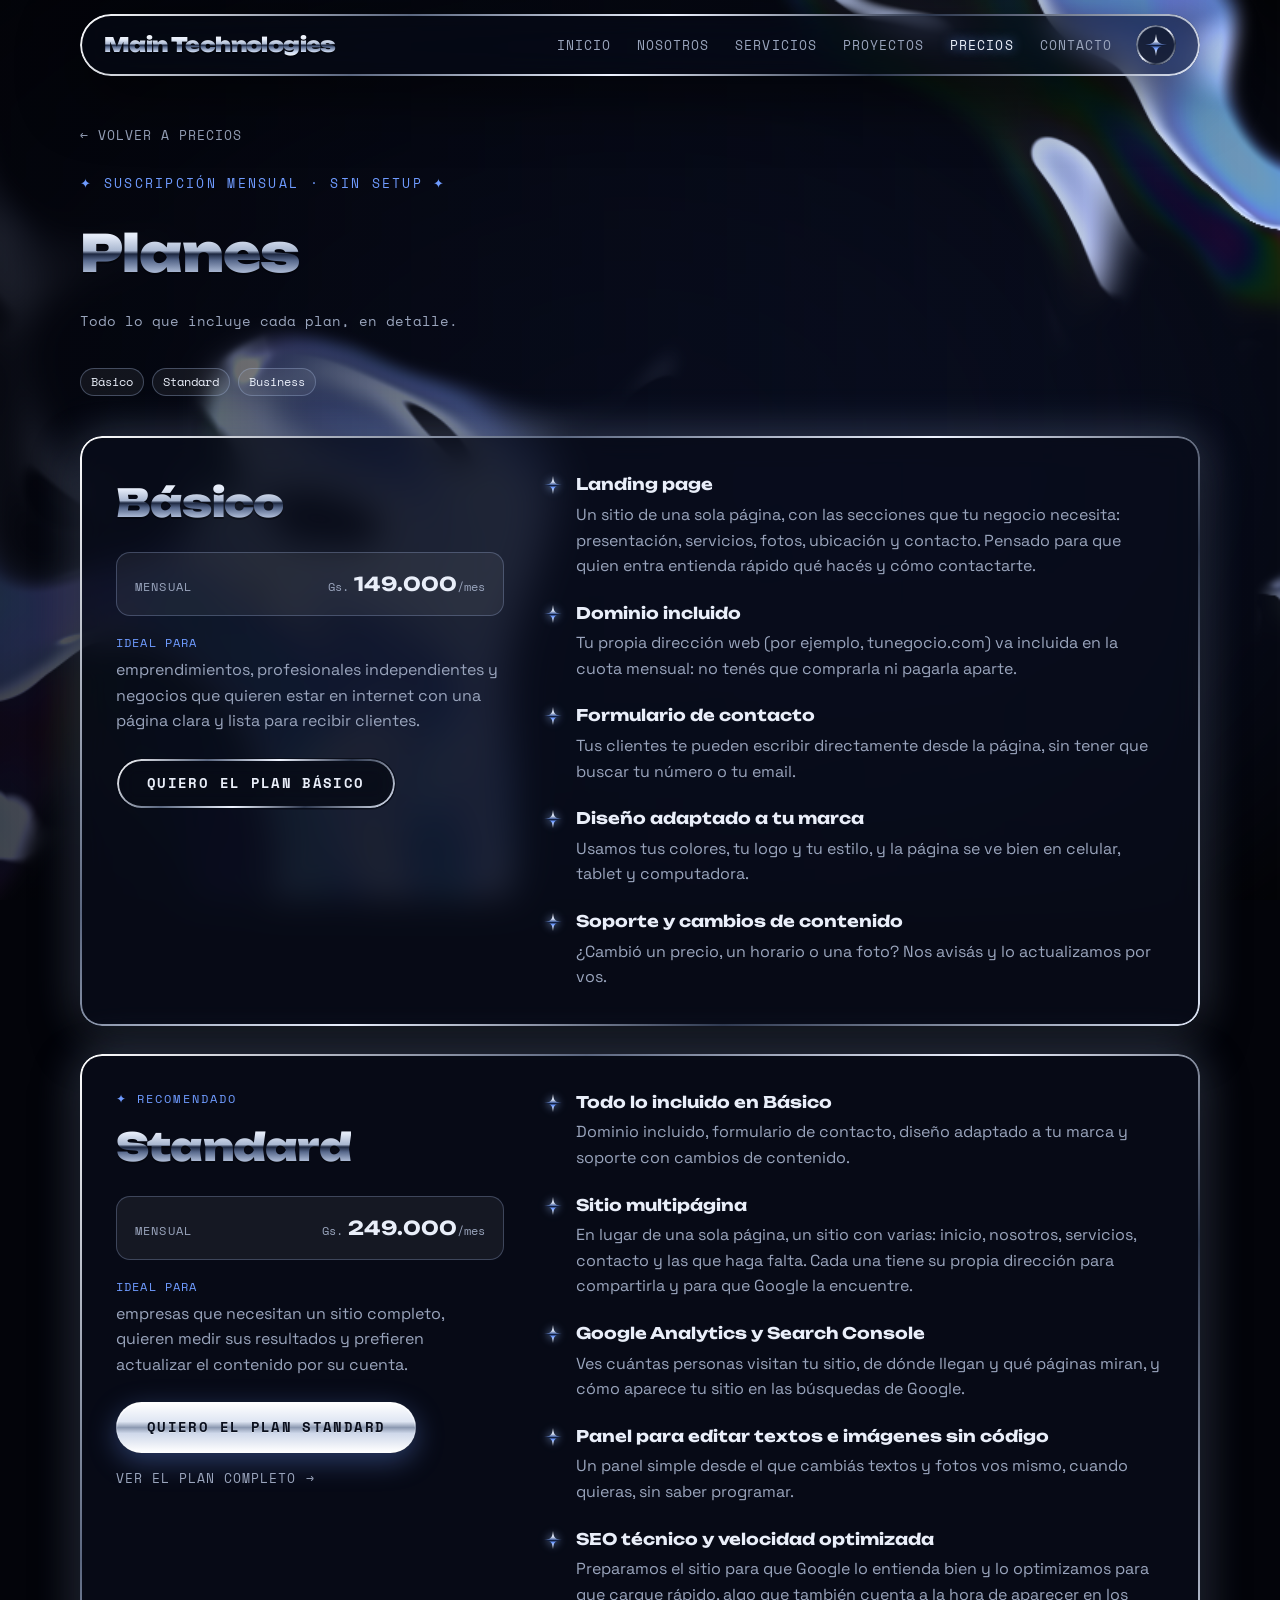
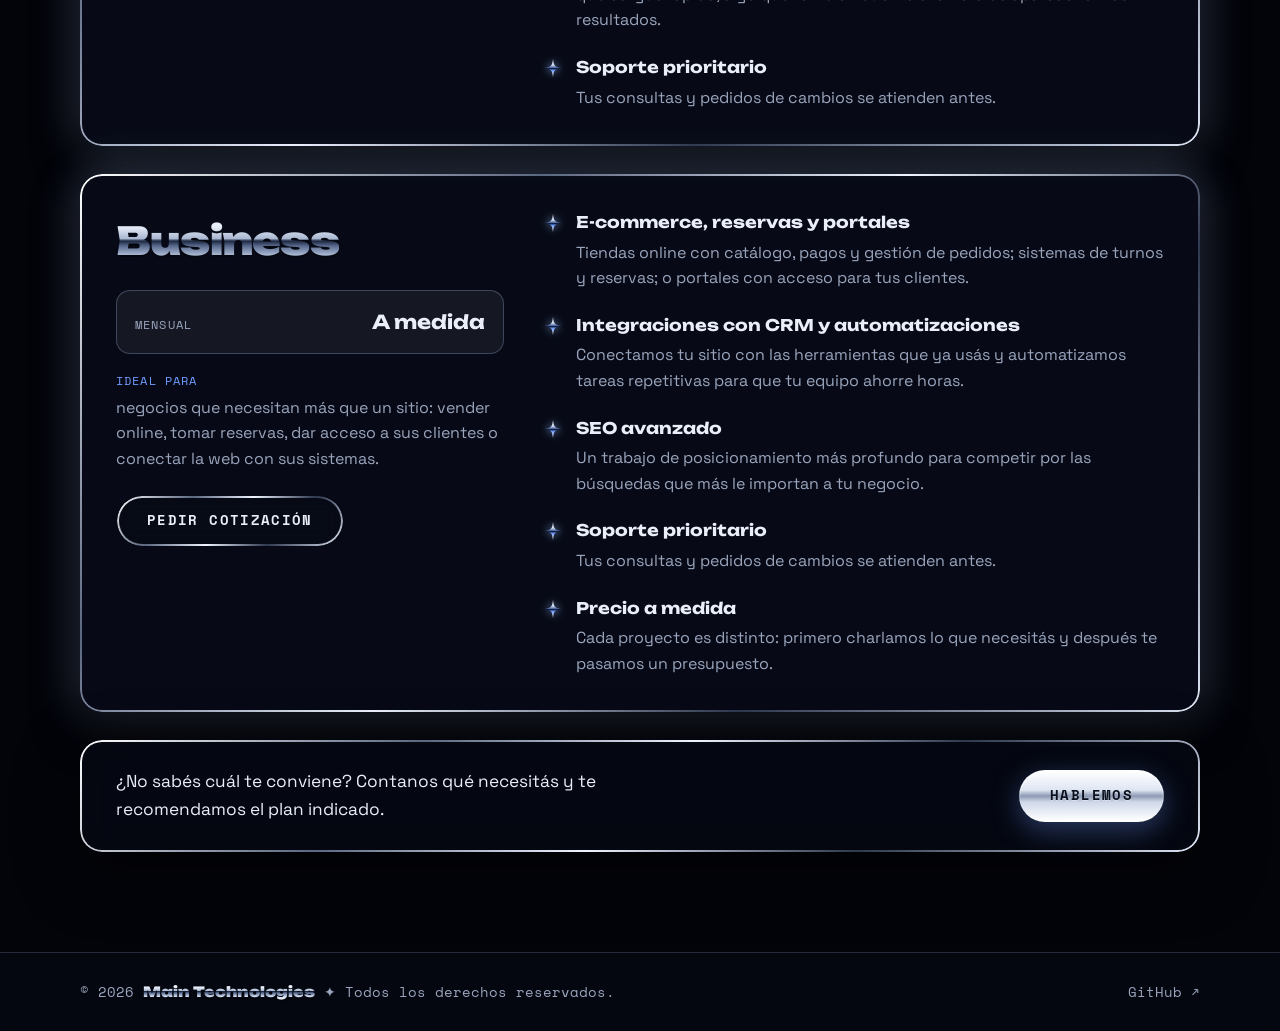
==== planes.html @ d20d60c1 "Add plan detail pages and a dedicated Standard page Co-Authored-By: Claude Opus 5 <noreply@anthropic" ====
<!DOCTYPE html>
<html lang="es" data-theme="dark">
<head>
  <meta charset="UTF-8" />
  <meta name="viewport" content="width=device-width, initial-scale=1.0" />
  <title>Planes ✦ Main Technologies</title>
  <meta name="description" content="Planes de Main Technologies: qué incluye en detalle cada suscripción mensual (Básico, Standard y Business)." />
  <link rel="canonical" href="https://maintechnologies.dev/planes.html" />
  <!-- Vista previa al compartir el link (WhatsApp, redes, Slack, etc.). -->
  <meta property="og:type" content="website" />
  <meta property="og:site_name" content="Main Technologies" />
  <meta property="og:locale" content="es_PY" />
  <meta property="og:url" content="https://maintechnologies.dev/planes.html" />
  <meta property="og:title" content="Planes ✦ Main Technologies" />
  <meta property="og:description" content="Qué incluye cada plan de suscripción mensual: Básico, Standard y Business." />
  <meta property="og:image" content="https://maintechnologies.dev/assets/img/og-image.jpg" />
  <meta property="og:image:width" content="1200" />
  <meta property="og:image:height" content="630" />
  <meta property="og:image:alt" content="Main Technologies — desarrollo de software" />
  <meta name="twitter:card" content="summary_large_image" />
  <meta name="twitter:title" content="Planes ✦ Main Technologies" />
  <meta name="twitter:description" content="Qué incluye cada plan de suscripción mensual: Básico, Standard y Business." />
  <meta name="twitter:image" content="https://maintechnologies.dev/assets/img/og-image.jpg" />
  <link rel="icon" href="data:image/svg+xml,<svg xmlns='http://www.w3.org/2000/svg' viewBox='-50 -50 100 100'><path d='M0-50C4-12 12-4 50 0 12 4 4 12 0 50-4 12-12 4-50 0-12-4-4-12 0-50Z' fill='%236f9bff'/></svg>">
  <link rel="preconnect" href="https://fonts.googleapis.com">
  <link rel="preconnect" href="https://fonts.gstatic.com" crossorigin>
  <link href="https://fonts.googleapis.com/css2?family=Unbounded:wght@500;700;900&family=Space+Grotesk:wght@400;500;600&family=Space+Mono:wght@400;700&display=swap" rel="stylesheet">
  <link rel="stylesheet" href="css/styles.css" />
  <!-- Antes de pintar: aplica el tema guardado (sin destello del oscuro) y marca que hay JS,
       lo único que habilita a esconder los elementos .reveal hasta que entran en pantalla.
       Si js/main.js no llega a arrancar (bloqueado, error en un navegador viejo), a los 3 s
       se quita la marca y el contenido se ve igual. Sintaxis ES5 a propósito. -->
  <script>
    (function () {
      var root = document.documentElement;
      root.className += " js";
      try {
        if (localStorage.getItem("theme") === "light") root.setAttribute("data-theme", "light");
      } catch (e) {}
      setTimeout(function () {
        if (!window.revealReady) root.className = root.className.replace(/(^|\s)js(\s|$)/, " ");
      }, 3000);
    })();
  </script>
</head>
<body>
  <svg class="sprite" aria-hidden="true" focusable="false">
    <defs>
      <linearGradient id="g-chrome" x1="0" y1="0" x2="0" y2="1">
        <stop offset="0" stop-color="#ffffff"/>
        <stop offset=".34" stop-color="#cfdaf0"/>
        <stop offset=".48" stop-color="#4a64a0"/>
        <stop offset=".52" stop-color="#0a1633"/>
        <stop offset=".64" stop-color="#6f9bff"/>
        <stop offset=".86" stop-color="#e8f0ff"/>
        <stop offset="1" stop-color="#ffffff"/>
      </linearGradient>
      <symbol id="star" viewBox="-50 -50 100 100">
        <path d="M0-50C4-12 12-4 50 0 12 4 4 12 0 50-4 12-12 4-50 0-12-4-4-12 0-50Z" fill="url(#g-chrome)"/>
      </symbol>
    </defs>
  </svg>

  <canvas id="chrome" aria-hidden="true"></canvas>
  <div class="veil" aria-hidden="true"></div>

  <header class="site-header">
    <nav class="nav glass">
      <a href="index.html" class="logo chrome-text">Main Technologies</a>
      <button class="nav-toggle" id="navToggle" aria-label="Abrir menú" aria-expanded="false">
        <span></span><span></span><span></span>
      </button>
      <ul class="nav-links" id="navLinks">
        <li><a href="index.html#inicio">Inicio</a></li>
        <li><a href="index.html#nosotros">Nosotros</a></li>
        <li><a href="index.html#servicios">Servicios</a></li>
        <li><a href="index.html#proyectos">Proyectos</a></li>
        <li><a href="index.html#precios" class="active" aria-current="page">Precios</a></li>
        <li><a href="index.html#contacto">Contacto</a></li>
      </ul>
      <button class="theme-toggle chrome-edge" id="themeToggle" aria-label="Cambiar a ice chrome">
        <svg viewBox="0 0 100 100" aria-hidden="true"><use href="#star"/></svg>
      </button>
    </nav>
  </header>

  <main class="page-plans">
    <section class="section container">
      <a href="index.html#precios" class="back-link reveal">← Volver a precios</a>
      <p class="eyebrow reveal">✦ suscripción mensual · sin setup ✦</p>
      <h1 class="section-title chrome-text reveal">Planes</h1>
      <p class="section-sub reveal">Todo lo que incluye cada plan, en detalle.</p>
      <nav class="tags plan-jump reveal" aria-label="Ir a un plan">
        <a href="#basico">Básico</a><a href="#standard">Standard</a><a href="#business">Business</a>
      </nav>

      <article id="basico" class="plan-detail glass reveal">
        <div class="plan-detail-side">
          <h2 class="chrome-text">Básico</h2>
          <dl class="plan-price">
            <div><dt>Mensual</dt><dd><span class="price-cur">Gs.</span> 149.000<span class="price-per">/mes</span></dd></div>
          </dl>
          <p class="plan-ideal"><strong>Ideal para</strong> emprendimientos, profesionales independientes y negocios que quieren estar en internet con una página clara y lista para recibir clientes.</p>
          <a href="index.html?plan=basico#contacto" class="btn btn-ghost chrome-edge">Quiero el plan Básico</a>
        </div>
        <ul class="plan-detail-list">
            <li><svg viewBox="0 0 100 100" aria-hidden="true"><use href="#star"/></svg><div><h3>Landing page</h3><p>Un sitio de una sola página, con las secciones que tu negocio necesita: presentación, servicios, fotos, ubicación y contacto. Pensado para que quien entra entienda rápido qué hacés y cómo contactarte.</p></div></li>
            <li><svg viewBox="0 0 100 100" aria-hidden="true"><use href="#star"/></svg><div><h3>Dominio incluido</h3><p>Tu propia dirección web (por ejemplo, tunegocio.com) va incluida en la cuota mensual: no tenés que comprarla ni pagarla aparte.</p></div></li>
            <li><svg viewBox="0 0 100 100" aria-hidden="true"><use href="#star"/></svg><div><h3>Formulario de contacto</h3><p>Tus clientes te pueden escribir directamente desde la página, sin tener que buscar tu número o tu email.</p></div></li>
            <li><svg viewBox="0 0 100 100" aria-hidden="true"><use href="#star"/></svg><div><h3>Diseño adaptado a tu marca</h3><p>Usamos tus colores, tu logo y tu estilo, y la página se ve bien en celular, tablet y computadora.</p></div></li>
            <li><svg viewBox="0 0 100 100" aria-hidden="true"><use href="#star"/></svg><div><h3>Soporte y cambios de contenido</h3><p>¿Cambió un precio, un horario o una foto? Nos avisás y lo actualizamos por vos.</p></div></li>
        </ul>
      </article>

      <article id="standard" class="plan-detail glass reveal is-featured">
        <div class="plan-detail-side">
          <p class="plan-badge">✦ Recomendado</p>
          <h2 class="chrome-text">Standard</h2>
          <dl class="plan-price">
            <div><dt>Mensual</dt><dd><span class="price-cur">Gs.</span> 249.000<span class="price-per">/mes</span></dd></div>
          </dl>
          <p class="plan-ideal"><strong>Ideal para</strong> empresas que necesitan un sitio completo, quieren medir sus resultados y prefieren actualizar el contenido por su cuenta.</p>
          <a href="index.html?plan=standard#contacto" class="btn btn-chrome">Quiero el plan Standard</a>
          <a href="standard.html" class="back-link plan-more">Ver el plan completo →</a>
        </div>
        <ul class="plan-detail-list">
            <li><svg viewBox="0 0 100 100" aria-hidden="true"><use href="#star"/></svg><div><h3>Todo lo incluido en Básico</h3><p>Dominio incluido, formulario de contacto, diseño adaptado a tu marca y soporte con cambios de contenido.</p></div></li>
            <li><svg viewBox="0 0 100 100" aria-hidden="true"><use href="#star"/></svg><div><h3>Sitio multipágina</h3><p>En lugar de una sola página, un sitio con varias: inicio, nosotros, servicios, contacto y las que haga falta. Cada una tiene su propia dirección para compartirla y para que Google la encuentre.</p></div></li>
            <li><svg viewBox="0 0 100 100" aria-hidden="true"><use href="#star"/></svg><div><h3>Google Analytics y Search Console</h3><p>Ves cuántas personas visitan tu sitio, de dónde llegan y qué páginas miran, y cómo aparece tu sitio en las búsquedas de Google.</p></div></li>
            <li><svg viewBox="0 0 100 100" aria-hidden="true"><use href="#star"/></svg><div><h3>Panel para editar textos e imágenes sin código</h3><p>Un panel simple desde el que cambiás textos y fotos vos mismo, cuando quieras, sin saber programar.</p></div></li>
            <li><svg viewBox="0 0 100 100" aria-hidden="true"><use href="#star"/></svg><div><h3>SEO técnico y velocidad optimizada</h3><p>Preparamos el sitio para que Google lo entienda bien y lo optimizamos para que cargue rápido, algo que también cuenta a la hora de aparecer en los resultados.</p></div></li>
            <li><svg viewBox="0 0 100 100" aria-hidden="true"><use href="#star"/></svg><div><h3>Soporte prioritario</h3><p>Tus consultas y pedidos de cambios se atienden antes.</p></div></li>
        </ul>
      </article>

      <article id="business" class="plan-detail glass reveal">
        <div class="plan-detail-side">
          <h2 class="chrome-text">Business</h2>
          <dl class="plan-price">
            <div><dt>Mensual</dt><dd>A medida</dd></div>
          </dl>
          <p class="plan-ideal"><strong>Ideal para</strong> negocios que necesitan más que un sitio: vender online, tomar reservas, dar acceso a sus clientes o conectar la web con sus sistemas.</p>
          <a href="index.html?plan=business#contacto" class="btn btn-ghost chrome-edge">Pedir cotización</a>
        </div>
        <ul class="plan-detail-list">
            <li><svg viewBox="0 0 100 100" aria-hidden="true"><use href="#star"/></svg><div><h3>E-commerce, reservas y portales</h3><p>Tiendas online con catálogo, pagos y gestión de pedidos; sistemas de turnos y reservas; o portales con acceso para tus clientes.</p></div></li>
            <li><svg viewBox="0 0 100 100" aria-hidden="true"><use href="#star"/></svg><div><h3>Integraciones con CRM y automatizaciones</h3><p>Conectamos tu sitio con las herramientas que ya usás y automatizamos tareas repetitivas para que tu equipo ahorre horas.</p></div></li>
            <li><svg viewBox="0 0 100 100" aria-hidden="true"><use href="#star"/></svg><div><h3>SEO avanzado</h3><p>Un trabajo de posicionamiento más profundo para competir por las búsquedas que más le importan a tu negocio.</p></div></li>
            <li><svg viewBox="0 0 100 100" aria-hidden="true"><use href="#star"/></svg><div><h3>Soporte prioritario</h3><p>Tus consultas y pedidos de cambios se atienden antes.</p></div></li>
            <li><svg viewBox="0 0 100 100" aria-hidden="true"><use href="#star"/></svg><div><h3>Precio a medida</h3><p>Cada proyecto es distinto: primero charlamos lo que necesitás y después te pasamos un presupuesto.</p></div></li>
        </ul>
      </article>

      <div class="plans-cta glass reveal">
        <p>¿No sabés cuál te conviene? Contanos qué necesitás y te recomendamos el plan indicado.</p>
        <a href="index.html#contacto" class="btn btn-chrome">Hablemos</a>
      </div>
    </section>
  </main>

  <footer class="site-footer">
    <div class="container footer-inner">
      <p>&copy; <span id="year"></span> <span class="logo-sm chrome-text">Main Technologies</span> ✦ Todos los derechos reservados.</p>
      <div class="socials">
        <a href="https://github.com/petersxx" target="_blank" rel="noopener">GitHub ↗</a>
      </div>
    </div>
  </footer>

  <script src="js/common.js"></script>
  <script src="js/chrome.js"></script>
</body>
</html>
---- css/styles.css ----
:root {
  --bg: #03040a;
  --text: #e9eef9;
  --text-muted: #9aa5bd;
  --accent: #6f9bff;
  --glass: rgba(8, 11, 22, 0.58);
  --glass-hi: rgba(255, 255, 255, 0.06);
  --veil: rgba(3, 4, 10, 0.35);
  --veil-strong: rgba(3, 4, 10, 0.72);
  --chrome-text: linear-gradient(180deg, #ffffff 0%, #e4ebf8 28%, #a9b7d0 46%, #1c2740 50%, #58698c 58%, #c9d6ee 78%, #ffffff 100%);
  --chrome-border: linear-gradient(135deg, #ffffff 0%, #5b6780 28%, #eef3ff 50%, #2e384e 72%, #dfe6f5 100%);
  --chrome-btn: linear-gradient(180deg, #ffffff 0%, #dfe6f3 38%, #8d9ab2 50%, #cfd8ea 62%, #ffffff 100%);
  --btn-text: #0a0f1d;
  --shadow: 0 20px 60px rgba(0, 0, 0, 0.55);
  --card-bg: rgba(10, 14, 26, 0.78);
  --card-glow: 0 18px 45px rgba(0, 0, 0, 0.55), 0 0 45px rgba(170, 200, 255, 0.32);
  --radius: 22px;
  --font-head: "Unbounded", system-ui, sans-serif;
  --font-body: "Space Grotesk", system-ui, sans-serif;
  --font-mono: "Space Mono", ui-monospace, monospace;
}

[data-theme="light"] {
  --bg: #eef3fc;
  --text: #0b1533;
  --text-muted: #3f4d6e;
  --accent: #1f4fd1;
  --glass: rgba(255, 255, 255, 0.62);
  --glass-hi: rgba(255, 255, 255, 0.5);
  --veil: rgba(238, 243, 252, 0.3);
  --veil-strong: rgba(238, 243, 252, 0.78);
  --chrome-text: linear-gradient(180deg, #6f9bff 0%, #1f4fd1 34%, #0a1d66 48%, #9cc0ff 52%, #3f73f0 68%, #0b2a8f 100%);
  --chrome-border: linear-gradient(135deg, #ffffff 0%, #6f9bff 28%, #ffffff 50%, #1f4fd1 72%, #cfe0ff 100%);
  --chrome-btn: linear-gradient(180deg, #cfe0ff 0%, #6f9bff 40%, #0b2a8f 50%, #4f84ff 62%, #dbe8ff 100%);
  --btn-text: #ffffff;
  --shadow: 0 20px 50px rgba(20, 50, 140, 0.18);
  --card-bg: rgba(255, 255, 255, 0.85);
  --card-glow: 0 20px 50px rgba(20, 50, 140, 0.26);
}

* { box-sizing: border-box; margin: 0; padding: 0; }

html { scroll-behavior: smooth; }

body {
  font-family: var(--font-body);
  background: var(--bg);
  color: var(--text);
  line-height: 1.6;
  overflow-x: hidden;
  transition: background 0.6s, color 0.6s;
}

a { color: inherit; text-decoration: none; }

.sprite { position: absolute; width: 0; height: 0; overflow: hidden; }

.container {
  width: 100%;
  max-width: 1160px;
  margin: 0 auto;
  padding-left: 20px; padding-right: 20px;
}

/* Background layers */
#chrome {
  position: fixed;
  top: 0;
  right: 0;
  bottom: 0;
  left: 0;
  width: 100%;
  height: 100%;
  z-index: -2;
  pointer-events: none;
}

.veil {
  position: fixed;
  top: 0;
  right: 0;
  bottom: 0;
  left: 0;
  z-index: -1;
  pointer-events: none;
  background: linear-gradient(90deg, var(--veil-strong) 0%, var(--veil) 55%, transparent 100%);
  transition: background 0.6s;
}

.no-webgl body {
  background:
    radial-gradient(circle at 80% 20%, rgba(111, 155, 255, 0.35), transparent 40%),
    radial-gradient(circle at 20% 80%, rgba(200, 210, 230, 0.2), transparent 45%),
    var(--bg);
}

/* Chrome text */
.chrome-text {
  background: var(--chrome-text);
  -webkit-background-clip: text;
  background-clip: text;
  color: transparent;
  -webkit-box-decoration-break: clone;
  box-decoration-break: clone;
  filter: drop-shadow(0 2px 0 rgba(0, 0, 0, 0.35));
}
[data-theme="light"] .chrome-text { filter: drop-shadow(0 2px 0 rgba(10, 30, 100, 0.2)); }

.shine {
  background:
    linear-gradient(110deg, transparent 42%, rgba(255, 255, 255, 0.95) 50%, transparent 58%) no-repeat,
    var(--chrome-text);
  background-size: 250% 100%, 100% 100%;
  -webkit-background-clip: text;
  background-clip: text;
  animation: shine 5s ease-in-out infinite;
}

@keyframes shine {
  0%, 35% { background-position: 130% 0, 0 0; }
  75%, 100% { background-position: -30% 0, 0 0; }
}

/* Glass */
.glass,
.chrome-edge { position: relative; }

/* Masked ring so the chrome gradient only paints the 1px edge, never behind the translucent fill. */
.glass::before,
.chrome-edge::before {
  content: "";
  position: absolute;
  top: 0;
  right: 0;
  bottom: 0;
  left: 0;
  padding: 2px;
  border-radius: inherit;
  background: var(--chrome-border);
  -webkit-mask: linear-gradient(#000 0 0) content-box, linear-gradient(#000 0 0);
  -webkit-mask-composite: xor;
  mask-composite: exclude;
  pointer-events: none;
}

.glass {
  background: var(--glass);
  border-radius: var(--radius);
  backdrop-filter: blur(16px) saturate(150%);
  -webkit-backdrop-filter: blur(16px) saturate(150%);
  box-shadow: var(--shadow), inset 0 1px 0 var(--glass-hi);
}

/* Header */
.site-header {
  position: -webkit-sticky;
  position: sticky;
  top: 14px;
  z-index: 100;
  padding-left: 20px; padding-right: 20px;
}

.nav {
  max-width: 1120px;
  margin: 0 auto;
  display: flex;
  align-items: center;
  gap: 24px;
  height: 62px;
  padding-left: 24px; padding-right: 24px;
  border-radius: 999px;
  position: relative;
}

.logo {
  font-family: var(--font-head);
  font-weight: 900;
  font-size: 1.25rem;
  letter-spacing: -0.03em;
  line-height: 1.2;
  margin-right: auto;
}

.nav-links {
  display: flex;
  gap: 26px;
  list-style: none;
}
.nav-links a {
  font-family: var(--font-mono);
  font-size: 0.82rem;
  text-transform: uppercase;
  letter-spacing: 0.08em;
  color: var(--text-muted);
  transition: color 0.2s, text-shadow 0.2s;
}
.nav-links a:hover,
.nav-links a.active {
  color: var(--text);
  text-shadow: 0 0 12px var(--accent);
}

.theme-toggle {
  width: 40px;
  height: 40px;
  border-radius: 50%;
  border: none;
  background: var(--glass);
  cursor: pointer;
  display: grid;
  place-items: center;
  transition: transform 0.5s;
}
.theme-toggle svg { width: 22px; height: 22px; }
.theme-toggle:hover { transform: rotate(90deg); }

.nav-toggle {
  display: none;
  flex-direction: column;
  gap: 5px;
  background: none;
  border: none;
  cursor: pointer;
  padding: 6px;
}
.nav-toggle span {
  width: 24px;
  height: 2px;
  background: var(--text);
  transition: transform 0.3s, opacity 0.3s;
}

/* Hero */
/* El hero vive dentro de un "escenario" alto: mientras se recorre, la caja queda
   pegada a la pantalla y el CD crece girando hasta ocuparla entera. Al terminar el
   escenario se despega y aparece el resto de la información. */
.hero-stage {
  position: relative;
  /* Se mete debajo del header (sticky) para que el escenario arranque en el borde superior. */
  margin-top: calc(-1 * var(--hdr, 90px));
  height: calc(100vh + var(--cd-zoom));
  height: calc(100svh + var(--cd-zoom));
  --cd-zoom: 170vh;
}

.hero-sticky {
  position: -webkit-sticky;
  position: sticky;
  top: 0;
  height: 100vh;
  height: 100svh;
  display: flex;
  align-items: center;
  padding-top: var(--hdr, 90px);
  /* Recorta el CD gigante contra los bordes de la pantalla. */
  overflow: hidden;
}

.hero {
  display: grid;
  grid-template-columns: minmax(0, 1.15fr) minmax(0, 1fr);
  align-items: center;
  gap: 40px;
}

.eyebrow {
  font-family: var(--font-mono);
  color: var(--accent);
  text-transform: uppercase;
  letter-spacing: 0.18em;
  font-size: 0.8rem;
  margin-bottom: 18px;
}

.hero h1 {
  font-family: var(--font-head);
  font-weight: 900;
  font-size: clamp(2.3rem, 5.6vw, 4.4rem);
  line-height: 1.05;
  letter-spacing: -0.02em;
  margin-bottom: 22px;
}

.hero-sub {
  color: var(--text-muted);
  font-size: 1.12rem;
  max-width: 520px;
  margin-bottom: 34px;
}

.hero-actions { display: flex; gap: 14px; flex-wrap: wrap; }

.btn {
  display: inline-block;
  padding: 14px 30px;
  border-radius: 999px;
  font-family: var(--font-mono);
  font-weight: 700;
  font-size: 0.85rem;
  text-transform: uppercase;
  letter-spacing: 0.1em;
  cursor: pointer;
  border: 1px solid transparent;
  transition: transform 0.25s, box-shadow 0.25s, filter 0.25s;
}
.btn:hover { transform: translateY(-3px); }

.btn-chrome {
  background: var(--chrome-btn);
  color: var(--btn-text);
  box-shadow: 0 8px 28px rgba(111, 155, 255, 0.35), inset 0 1px 0 #fff;
  text-shadow: 0 1px 0 rgba(255, 255, 255, 0.4);
}
[data-theme="light"] .btn-chrome { text-shadow: 0 1px 0 rgba(0, 0, 40, 0.4); }
.btn-chrome:hover { filter: brightness(1.08); box-shadow: 0 10px 36px rgba(111, 155, 255, 0.55), inset 0 1px 0 #fff; }

.btn-ghost {
  background: var(--glass);
  color: var(--text);
  backdrop-filter: blur(10px);
  -webkit-backdrop-filter: blur(10px);
}

.hero-visual {
  position: relative;
  aspect-ratio: 1;
  max-width: 520px;
  width: 100%;
  justify-self: center;
}

/* Sin aspect-ratio (Safari < 15) la caja quedaría en 0 de alto y el CD no se vería. */
@supports not (aspect-ratio: 1) {
  .hero-visual::after { content: ""; display: block; padding-top: 100%; }
}

/* Caja que js/main.js mueve y agranda con el scroll (--cd-x/--cd-y/--cd-scale). */
.cd-stage {
  position: absolute;
  /* Si cambia este inset, actualizar CD_INSET en js/main.js (1 - 2 × inset). */
  top: 6%;
  right: 6%;
  bottom: 6%;
  left: 6%;
  transform: translate3d(var(--cd-x, 0px), var(--cd-y, 0px), 0) scale(var(--cd-scale, 1));
  will-change: transform;
}

.cd-frames {
  position: absolute;
  top: 0;
  right: 0;
  bottom: 0;
  left: 0;
  /* La sombra y el flotado se dividen por la escala para que no crezcan con el CD. */
  filter:
    drop-shadow(0 calc(24px / var(--cd-scale, 1)) calc(40px / var(--cd-scale, 1)) rgba(0, 0, 0, 0.45))
    drop-shadow(0 0 calc(36px / var(--cd-scale, 1)) rgba(111, 155, 255, 0.3));
  animation: bob 7s ease-in-out infinite;
}
/* Los 3 cuadros se apilan; js/main.js les cambia la opacidad y el giro según el scroll. */
.cd-frames img {
  position: absolute;
  top: 0;
  right: 0;
  bottom: 0;
  left: 0;
  width: 100%;
  height: 100%;
  opacity: 0;
  will-change: opacity, transform;
}
.cd-frames img.is-active { opacity: 1; }
.hero-visual::before {
  content: "";
  position: absolute;
  top: 6%;
  right: 6%;
  bottom: 6%;
  left: 6%;
  border-radius: 50%;
  background: radial-gradient(circle at 32% 28%, rgba(158, 192, 255, 0.4), transparent 62%);
  filter: blur(24px);
  pointer-events: none;
  /* Destellos y halo se apagan a medida que el CD toma la pantalla. */
  opacity: var(--cd-aux, 1);
}

.hero-sparks {
  position: absolute;
  top: 0;
  right: 0;
  bottom: 0;
  left: 0;
  opacity: var(--cd-aux, 1);
  pointer-events: none;
}

.spark {
  position: absolute;
  left: var(--x);
  top: var(--y);
  width: var(--s);
  height: var(--s);
  filter: drop-shadow(0 0 8px rgba(150, 190, 255, 0.8));
  animation: twinkle 3.2s ease-in-out var(--d) infinite;
}

@keyframes bob {
  0%, 100% { transform: translateY(0); }
  50% { transform: translateY(calc(-1 * var(--cd-bob, 14px))); }
}
@keyframes twinkle {
  0%, 100% { transform: scale(0.55) rotate(0deg); opacity: 0.5; }
  50% { transform: scale(1) rotate(45deg); opacity: 1; }
}

/* Marquee */
.marquee {
  overflow: hidden;
  border-top: 1px solid rgba(160, 180, 220, 0.25); border-bottom: 1px solid rgba(160, 180, 220, 0.25);
  background: var(--glass);
  backdrop-filter: blur(10px);
  -webkit-backdrop-filter: blur(10px);
  padding-top: 16px; padding-bottom: 16px;
}
.marquee-track {
  display: flex;
  gap: 28px;
  width: max-content;
  animation: marquee 30s linear infinite;
  font-family: var(--font-head);
  font-weight: 700;
  font-size: 1.1rem;
  text-transform: uppercase;
  white-space: nowrap;
}
.marquee-track span:nth-child(even) { color: var(--accent); }
@keyframes marquee { to { transform: translateX(-50%); } }

/* Sections */
.section { padding-top: 100px; padding-bottom: 100px; }

.section-title {
  font-family: var(--font-head);
  font-weight: 900;
  font-size: clamp(2rem, 4.5vw, 3.2rem);
  letter-spacing: -0.02em;
  margin-bottom: 14px;
  width: fit-content;
}

.section-sub {
  color: var(--text-muted);
  margin-bottom: 36px;
  font-family: var(--font-mono);
  font-size: 0.9rem;
}

.about-grid {
  margin-top: 30px;
  padding: 36px;
}
.about-grid > p { color: var(--text-muted); font-size: 1.08rem; }

/* Continuous marquee-style loop (tech tags): the track holds two identical groups back to back and scrolls exactly one group-width (-50%), so the loop point is invisible. */
.carousel {
  margin: 0 -20px;
  padding: 0 20px;
  /* Only the loop seam needs clipping. `clip` (not `hidden`) is what keeps the other axis truly
     visible — `hidden` forces it to `auto`, which clips too. */
  overflow: hidden; /* respaldo para navegadores sin `clip` */
  overflow-x: clip;
  overflow-y: visible;
  -webkit-mask-image: linear-gradient(to right, transparent, #000 20px, #000 calc(100% - 20px), transparent);
  mask-image: linear-gradient(to right, transparent, #000 20px, #000 calc(100% - 20px), transparent);
}
.carousel-track {
  display: flex;
  width: max-content;
  /* Reversed so it runs against the top marquee. */
  animation: carousel-scroll 40s linear infinite reverse;
}
.carousel:hover .carousel-track,
.carousel:focus-within .carousel-track { animation-play-state: paused; }
/* The trailing padding belongs to the group, not the track: -50% is then exactly one group wide,
   which is what keeps the seam invisible. A gap on the track instead would leave it half a gap short.
   The descendant selector outranks .tags, which would otherwise let the row wrap. */
.carousel .carousel-group { display: flex; flex-wrap: nowrap; gap: 8px; padding-right: 8px; }
@keyframes carousel-scroll { to { transform: translateX(-50%); } }

/* Rejilla de servicios. Por defecto cada tarjeta entra sola con el scroll (.reveal);
   donde la rejilla completa entra en pantalla, manda el escenario de más abajo. */
.services-grid {
  display: grid;
  grid-template-columns: repeat(auto-fill, minmax(min(100%, 280px), 1fr));
  gap: 24px;
}
.service-slot { display: flex; }
.service-slot > .skill-card { flex: 1; }
/* Las tarjetas de una misma fila entran escalonadas, de izquierda a derecha. */
.services-grid .service-slot:nth-child(3n + 2) { --reveal-delay: 0.12s; }
.services-grid .service-slot:nth-child(3n) { --reveal-delay: 0.24s; }
/* En una sola columna cada tarjeta ya entra sola: el retardo solo la haría tardar. */
@media (max-width: 620px) {
  .services-grid .service-slot { --reveal-delay: 0s; }
}

/* Escenario de scroll de Servicios: mismo recurso que el hero. La rejilla queda pegada
   a la pantalla y, cuanto más se baja, más tarjetas aparecen (js/main.js escribe --t,
   de 0 a 1, en cada .service-slot). Cuando la rejilla no entra entera en pantalla
   (mobile), además se desliza dentro del panel para que cada tarjeta entre centrada. */
.services-stage {
  position: relative;
  --srv-scroll: 210vh;
  height: calc(100vh + var(--srv-scroll));
  height: calc(100svh + var(--srv-scroll));
}
.services-sticky {
  position: -webkit-sticky;
  position: sticky;
  /* El header es sticky a 14px del borde, así que su base queda a --hdr + 14. */
  top: calc(var(--hdr, 90px) + 14px);
  height: calc(100vh - var(--hdr, 90px) - 28px);
  height: calc(100svh - var(--hdr, 90px) - 28px);
  display: flex;
  flex-direction: column;
}
/* Ventana por la que se ve la rejilla. js/main.js la desliza escribiendo el transform. */
.services-viewport {
  flex: 1;
  min-height: 0;
}
/* Solo cuando la rejilla es más alta que la ventana hay que recortarla, y ahí se
   difumina contra los bordes en vez de cortarse en línea recta (igual que la cinta
   de tecnologías). Fuera de ese caso no se recorta, así el brillo de las tarjetas
   no queda cortado. */
.services-viewport.is-windowed {
  overflow: hidden;
  margin-left: -20px; margin-right: -20px;
  padding-left: 20px; padding-right: 20px;
  -webkit-mask-image: linear-gradient(to bottom, transparent, #000 44px, #000 calc(100% - 44px), transparent);
  mask-image: linear-gradient(to bottom, transparent, #000 44px, #000 calc(100% - 44px), transparent);
}
.services-grid.is-staged .service-slot {
  opacity: var(--t, 0);
  transform: translateY(calc((1 - var(--t, 0)) * 28px));
  /* Va pegado al scroll: cualquier transición lo haría llegar tarde. */
  transition: none;
}

.skill-card {
  padding: 26px;
  background: var(--card-bg);
  box-shadow: var(--card-glow), inset 0 1px 0 var(--glass-hi);
  transition: transform 0.3s, box-shadow 0.3s;
}
.skill-card:hover { transform: translateY(-6px); box-shadow: var(--card-glow), 0 0 30px rgba(111, 155, 255, 0.3), inset 0 1px 0 var(--glass-hi); }
.skill-star {
  width: 30px;
  height: 30px;
  margin-bottom: 12px;
  filter: drop-shadow(0 0 6px rgba(150, 190, 255, 0.7));
  transition: transform 0.6s;
}
.skill-card:hover .skill-star { transform: rotate(180deg) scale(1.15); }
.skill-card h3 { font-family: var(--font-head); font-weight: 700; font-size: 1.05rem; margin-bottom: 6px; }
.skill-card p { color: var(--text-muted); }

.stack-label {
  margin-top: 40px;
  margin-bottom: 14px;
  font-family: var(--font-mono);
  font-size: 0.8rem;
  text-transform: uppercase;
  letter-spacing: 0.1em;
  color: var(--text-muted);
}

.projects-grid {
  display: grid;
  grid-template-columns: repeat(auto-fill, minmax(min(100%, 260px), 1fr));
  gap: 24px;
}
.project-card {
  display: block;
  overflow: hidden;
  transition: transform 0.3s, box-shadow 0.3s;
}
.project-card:hover { transform: translateY(-6px); box-shadow: var(--shadow), 0 0 30px rgba(111, 155, 255, 0.25); }
.project-body { padding: 28px; }
.project-body h3 { font-family: var(--font-head); font-weight: 700; font-size: 1.05rem; margin-bottom: 6px; }
.project-body p { color: var(--text-muted); margin-bottom: 14px; }
.tags { display: flex; flex-wrap: wrap; gap: 8px; }
.tags span {
  font-family: var(--font-mono);
  font-size: 0.72rem;
  padding: 4px 10px;
  border-radius: 999px;
  border: 1px solid rgba(160, 180, 220, 0.35);
  color: var(--text);
  background: var(--glass-hi);
}

/* Precios: tres planes con el mismo vidrio y brillo que las tarjetas de Servicios.
   El recomendado se distingue solo por la etiqueta y el botón cromado. */
.pricing-grid {
  display: grid;
  grid-template-columns: repeat(auto-fit, minmax(min(100%, 300px), 1fr));
  gap: 24px;
  align-items: stretch;
}
.plan-card {
  display: flex;
  flex-direction: column;
  padding: 30px;
  background: var(--card-bg);
  box-shadow: var(--card-glow), inset 0 1px 0 var(--glass-hi);
  transition: transform 0.3s, box-shadow 0.3s;
}
.plan-card:hover { transform: translateY(-6px); box-shadow: var(--card-glow), 0 0 30px rgba(111, 155, 255, 0.3), inset 0 1px 0 var(--glass-hi); }
.plan-badge {
  font-family: var(--font-mono);
  color: var(--accent);
  text-transform: uppercase;
  letter-spacing: 0.18em;
  font-size: 0.72rem;
  margin-bottom: 8px;
}
.plan-card h3 {
  font-family: var(--font-head);
  font-weight: 900;
  font-size: 1.6rem;
  letter-spacing: -0.02em;
  width: fit-content;
  margin-bottom: 18px;
}
/* Sin etiqueta, el título baja para que los tres cuadros de precio queden alineados. */
.plan-card:not(.is-featured) h3 { margin-top: calc(0.72rem * 1.6 + 8px); }
.plan-price {
  padding: 4px 18px;
  border-radius: 14px;
  border: 1px solid rgba(160, 180, 220, 0.3);
  background: var(--glass-hi);
  margin-bottom: 18px;
}
.plan-price div {
  display: flex;
  justify-content: space-between;
  align-items: baseline;
  flex-wrap: wrap;
  gap: 4px 12px;
  padding-top: 12px; padding-bottom: 12px;
}
.plan-price dt {
  font-family: var(--font-mono);
  font-size: 0.72rem;
  text-transform: uppercase;
  letter-spacing: 0.1em;
  color: var(--text-muted);
}
.plan-price dd {
  font-family: var(--font-head);
  font-weight: 700;
  font-size: 1.2rem;
  white-space: nowrap;
}
.price-cur,
.price-per {
  font-family: var(--font-mono);
  font-weight: 400;
  font-size: 0.75rem;
  color: var(--text-muted);
}
.plan-desc {
  color: var(--text-muted);
  padding-bottom: 18px;
  margin-bottom: 18px;
  border-bottom: 1px solid rgba(160, 180, 220, 0.2);
}
.plan-features {
  list-style: none;
  display: grid;
  gap: 10px;
  margin-bottom: 26px;
}
.plan-features li { display: flex; gap: 10px; align-items: flex-start; }
.plan-features svg {
  flex: none;
  width: 14px;
  height: 14px;
  margin-top: 0.3em;
  filter: drop-shadow(0 0 4px rgba(150, 190, 255, 0.7));
}
.plan-features strong { color: var(--accent); font-weight: 600; }
/* El botón queda al pie de la tarjeta aunque las listas tengan distinto largo. */
.plan-card .btn { margin-top: auto; text-align: center; }

/* planes.html: detalle de cada plan. Mismo vidrio y brillo que las tarjetas de Precios,
   con el precio y el botón a un costado y la lista explicada al otro. */
.page-plans .section { padding-top: 60px; }
.back-link {
  display: inline-block;
  margin-bottom: 28px;
  font-family: var(--font-mono);
  font-size: 0.8rem;
  text-transform: uppercase;
  letter-spacing: 0.08em;
  color: var(--text-muted);
  transition: color 0.2s, text-shadow 0.2s;
}
.back-link:hover { color: var(--text); text-shadow: 0 0 12px var(--accent); }
.plan-jump { margin-bottom: 40px; }
.tags a {
  font-family: var(--font-mono);
  font-size: 0.72rem;
  padding: 4px 10px;
  border-radius: 999px;
  border: 1px solid rgba(160, 180, 220, 0.35);
  color: var(--text);
  background: var(--glass-hi);
  transition: border-color 0.2s, box-shadow 0.2s;
}
.tags a:hover { border-color: var(--accent); box-shadow: 0 0 14px rgba(111, 155, 255, 0.3); }
.plan-detail {
  display: grid;
  grid-template-columns: minmax(0, 1fr) minmax(0, 1.6fr);
  gap: 40px;
  padding: 36px;
  margin-bottom: 28px;
  background: var(--card-bg);
  box-shadow: var(--card-glow), inset 0 1px 0 var(--glass-hi);
  /* Al saltar a #basico, #standard o #business, la tarjeta no queda debajo del header. */
  scroll-margin-top: calc(var(--hdr, 90px) + 28px);
}
.plan-detail-side { display: flex; flex-direction: column; align-items: flex-start; }
.plan-detail h2 {
  font-family: var(--font-head);
  font-weight: 900;
  font-size: clamp(1.8rem, 3.4vw, 2.4rem);
  letter-spacing: -0.02em;
  margin-bottom: 18px;
}
.plan-detail .plan-price { align-self: stretch; }
.plan-detail .plan-more { margin: 16px 0 0; }
.plan-ideal { color: var(--text-muted); margin-bottom: 24px; }
.plan-ideal strong {
  display: block;
  margin-bottom: 4px;
  font-family: var(--font-mono);
  font-weight: 400;
  font-size: 0.72rem;
  text-transform: uppercase;
  letter-spacing: 0.1em;
  color: var(--accent);
}
.plan-detail-list { list-style: none; display: grid; gap: 22px; }
.plan-detail-list li { display: flex; gap: 14px; align-items: flex-start; }
.plan-detail-list svg {
  flex: none;
  width: 18px;
  height: 18px;
  margin-top: 0.25em;
  filter: drop-shadow(0 0 4px rgba(150, 190, 255, 0.7));
}
.plan-detail-list h3 { font-family: var(--font-head); font-weight: 700; font-size: 1rem; margin-bottom: 4px; }
.plan-detail-list p { color: var(--text-muted); }
.plans-cta {
  display: flex;
  align-items: center;
  justify-content: space-between;
  flex-wrap: wrap;
  gap: 18px 28px;
  padding: 28px 36px;
}
.plans-cta p { font-size: 1.08rem; max-width: 560px; }

/* standard.html: página propia del plan Standard. Reusa el título del hero, las
   tarjetas de Servicios (.skill-card) y la tarjeta de Precios (.plan-card). */
.page-plan .section { padding-top: 50px; padding-bottom: 50px; }
.page-plan .plan-hero { padding-top: 60px; }
.plan-hero h1 {
  font-family: var(--font-head);
  font-weight: 900;
  font-size: clamp(2.2rem, 5vw, 3.8rem);
  line-height: 1.05;
  letter-spacing: -0.02em;
  max-width: 820px;
  margin-bottom: 22px;
}
.plan-hero .hero-sub { max-width: 640px; }
.plan-hero-buy {
  display: flex;
  align-items: center;
  flex-wrap: wrap;
  gap: 14px 24px;
  margin-bottom: 26px;
}
.plan-hero-price { font-family: var(--font-head); font-weight: 700; font-size: 1.6rem; }
.plan-hero-price .price-cur,
.plan-hero-price .price-per { font-size: 0.85rem; }
.feature-grid {
  display: grid;
  grid-template-columns: repeat(auto-fit, minmax(min(100%, 280px), 1fr));
  gap: 24px;
}
.plan-split {
  display: grid;
  grid-template-columns: minmax(0, 1fr) minmax(0, 1.1fr);
  gap: 48px;
  align-items: center;
}
.plan-split .plan-features { margin-bottom: 0; }

/* Maqueta estática del panel: muestra cómo se ve editar un precio. */
.panel-demo {
  padding: 22px;
  background: var(--card-bg);
  box-shadow: var(--card-glow), inset 0 1px 0 var(--glass-hi);
}
.panel-demo-bar {
  display: flex;
  align-items: center;
  gap: 6px;
  padding-bottom: 14px;
  margin-bottom: 8px;
  border-bottom: 1px solid rgba(160, 180, 220, 0.2);
}
.panel-demo-bar span { width: 10px; height: 10px; border-radius: 50%; background: rgba(160, 180, 220, 0.35); }
.panel-demo-bar p {
  margin-left: 10px;
  font-family: var(--font-mono);
  font-size: 0.72rem;
  text-transform: uppercase;
  letter-spacing: 0.1em;
  color: var(--text-muted);
}
.panel-demo-list { list-style: none; }
.panel-demo-list li {
  display: grid;
  grid-template-columns: minmax(0, 1fr) auto auto;
  align-items: center;
  gap: 12px;
  padding: 12px 10px;
  border-radius: 12px;
}
.panel-demo-list li + li { border-top: 1px solid rgba(160, 180, 220, 0.12); }
.panel-demo-list li.is-editing {
  border: 1px solid var(--accent);
  background: var(--glass-hi);
  box-shadow: 0 0 20px rgba(111, 155, 255, 0.2);
}
.panel-demo-list li.is-editing + li { border-top-color: transparent; }
.panel-demo-list strong { display: block; font-weight: 600; }
.panel-demo-list small { font-family: var(--font-mono); font-size: 0.7rem; color: var(--text-muted); }
.panel-demo-list em { font-style: normal; color: var(--accent); }
.panel-demo-price { font-family: var(--font-head); font-weight: 700; font-size: 0.9rem; white-space: nowrap; }
.panel-demo-price s { font-family: var(--font-mono); font-weight: 400; font-size: 0.7rem; color: var(--text-muted); }
.panel-demo-caret {
  display: inline-block;
  width: 2px;
  height: 1em;
  margin-left: 2px;
  vertical-align: -0.15em;
  background: var(--accent);
  animation: caret 1s steps(1) infinite;
}
@keyframes caret { 50% { opacity: 0; } }
.panel-demo-edit {
  font-family: var(--font-mono);
  font-size: 0.68rem;
  text-transform: uppercase;
  letter-spacing: 0.08em;
  padding: 4px 10px;
  border-radius: 999px;
  border: 1px solid rgba(160, 180, 220, 0.35);
  background: var(--glass-hi);
}
.is-editing .panel-demo-edit { background: var(--chrome-btn); color: var(--btn-text); border-color: transparent; }
.panel-demo-note {
  margin-top: 12px;
  text-align: right;
  font-family: var(--font-mono);
  font-size: 0.68rem;
  color: var(--text-muted);
}

.tech-box {
  display: grid;
  grid-template-columns: minmax(0, 1fr) minmax(0, 1.4fr);
  gap: 40px;
  padding: 36px;
  background: var(--card-bg);
  box-shadow: var(--card-glow), inset 0 1px 0 var(--glass-hi);
}
.tech-label,
.tech-note { font-family: var(--font-mono); font-size: 0.72rem; color: var(--text-muted); }
.tech-label { text-transform: uppercase; letter-spacing: 0.1em; color: var(--accent); margin-bottom: 10px; }
.tech-note { margin-top: 10px; }
.domain-name {
  font-family: var(--font-head);
  font-weight: 700;
  font-size: clamp(1.3rem, 3vw, 1.7rem);
  line-height: 1.4;
  overflow-wrap: anywhere;
}
.domain-name span { color: var(--accent); }
.steps {
  list-style: none;
  display: grid;
  grid-template-columns: repeat(auto-fit, minmax(min(100%, 260px), 1fr));
  gap: 24px;
}
.steps li { padding: 28px; }
.step-num {
  display: block;
  width: fit-content;
  font-family: var(--font-head);
  font-weight: 900;
  font-size: 2.2rem;
  line-height: 1.1;
  margin-bottom: 10px;
}
.steps h3 { font-family: var(--font-head); font-weight: 700; font-size: 1.05rem; margin-bottom: 6px; }
.steps p { color: var(--text-muted); }
.plan-final .plan-desc a { color: var(--accent); }
.plan-final .plan-desc a:hover { text-shadow: 0 0 12px var(--accent); }
.plan-final { max-width: 460px; margin: 0 auto; }

.contact-form {
  max-width: 640px;
  display: grid;
  gap: 18px;
  padding: 32px;
}
.form-row { display: grid; gap: 6px; }
.form-row label {
  font-family: var(--font-mono);
  font-size: 0.78rem;
  text-transform: uppercase;
  letter-spacing: 0.1em;
  color: var(--text-muted);
}
.form-row input,
.form-row textarea {
  font: inherit;
  padding: 12px 16px;
  border-radius: 14px;
  border: 1px solid rgba(160, 180, 220, 0.3);
  background: var(--glass-hi);
  color: var(--text);
  resize: vertical;
  transition: border-color 0.2s, box-shadow 0.2s;
}
.form-row input:focus,
.form-row textarea:focus {
  outline: none;
  border-color: var(--accent);
  box-shadow: 0 0 0 3px rgba(111, 155, 255, 0.25), 0 0 20px rgba(111, 155, 255, 0.25);
}
.contact-form .btn { justify-self: start; }
.form-note { font-size: 0.82rem; color: var(--text-muted); font-family: var(--font-mono); }

/* Footer */
.site-footer {
  border-top: 1px solid rgba(160, 180, 220, 0.2);
  background: var(--glass);
  backdrop-filter: blur(10px);
  -webkit-backdrop-filter: blur(10px);
  padding-top: 28px; padding-bottom: 28px;
  color: var(--text-muted);
  font-size: 0.88rem;
  font-family: var(--font-mono);
}
.footer-inner {
  display: flex;
  justify-content: space-between;
  align-items: center;
  flex-wrap: wrap;
  gap: 12px;
}
.logo-sm { font-family: var(--font-head); font-weight: 900; }
.socials a:hover { color: var(--text); text-shadow: 0 0 10px var(--accent); }

/* Reveal */
/* Solo se esconden si hay JS (clase .js, la pone el <head>): sin JS se ve todo. */
.js .reveal {
  opacity: 0;
  transform: translateY(28px);
  transition: opacity 0.8s ease, transform 0.8s ease;
  /* --reveal-delay escalona los elementos que entran juntos (ver .services-grid). */
  transition-delay: var(--reveal-delay, 0s);
}
.reveal.visible { opacity: 1; transform: none; }

@media (prefers-reduced-motion: reduce) {
  html { scroll-behavior: auto; }
  .js .reveal { opacity: 1; transform: none; transition: none; }
  .shine, .cd-frames, .spark, .marquee-track, .carousel-track, .panel-demo-caret { animation: none; }
}

/* Sin movimiento: el hero y Servicios vuelven a ser secciones normales, sin escenario
   ni zoom. js/main.js tampoco monta los escenarios (stagesOn). */
@media (prefers-reduced-motion: reduce) {
  .hero-stage { height: auto; margin-top: 0; }
  .services-stage { height: auto; }
  .services-sticky { position: static; height: auto; }
  .services-viewport { overflow: visible; }
  .hero-sticky { position: static; height: auto; overflow: visible; padding-top: 60px; padding-bottom: 60px; }
  .cd-stage { transform: none; will-change: auto; }
}

/* Responsive */
@media (max-width: 860px) {
  /* Apilado: el CD tiene que entrar en la pantalla junto con el texto. */
  .hero { grid-template-columns: minmax(0, 1fr); gap: 18px; }
  .hero-stage { --cd-zoom: 140vh; }
  .hero h1 { margin-bottom: 14px; }
  .hero-sub { font-size: 1.02rem; margin-bottom: 22px; }
  /* 260px es el respaldo para navegadores sin svh; los demás usan la segunda línea. */
  .hero-visual { max-width: 260px; margin-left: auto; margin-right: auto; }
  .hero-visual { max-width: min(300px, 30svh); }
  .about-grid { padding: 26px; }
  .plan-split { grid-template-columns: minmax(0, 1fr); gap: 28px; }
  .veil { background: var(--veil-strong); }
}

@media (max-width: 720px) {
  .site-header { top: 10px; padding-left: 12px; padding-right: 12px; }
  .nav { padding-left: 18px; padding-right: 18px; }
  .logo { font-size: 0.95rem; line-height: 1.05; }
  .nav-toggle { display: flex; }
  .nav-links {
    position: absolute;
    top: calc(100% + 10px);
    left: 0;
    right: 0;
    flex-direction: column;
    gap: 0;
    border-radius: var(--radius);
    background: var(--glass);
    backdrop-filter: blur(16px);
    -webkit-backdrop-filter: blur(16px);
    max-height: 0;
    opacity: 0;
    overflow: hidden;
    /* visibility saca los links del orden de tabulación mientras el menú está cerrado;
       se aplica al final del cierre para no cortar el fundido. */
    visibility: hidden;
    transition: max-height 0.3s ease, opacity 0.3s ease, visibility 0s linear 0.3s;
  }
  .nav-links::before {
    content: "";
    position: absolute;
    top: 0;
    right: 0;
    bottom: 0;
    left: 0;
    padding: 2px;
    border-radius: inherit;
    background: var(--chrome-border);
    -webkit-mask: linear-gradient(#000 0 0) content-box, linear-gradient(#000 0 0);
    -webkit-mask-composite: xor;
    mask-composite: exclude;
    pointer-events: none;
  }
  .nav-links.open { max-height: 340px; opacity: 1; visibility: visible; transition-delay: 0s; }
  .nav-links a { display: block; padding: 14px 22px; }
  .nav-toggle.open span:nth-child(1) { transform: translateY(7px) rotate(45deg); }
  .nav-toggle.open span:nth-child(2) { opacity: 0; }
  .nav-toggle.open span:nth-child(3) { transform: translateY(-7px) rotate(-45deg); }
  .section { padding-top: 70px; padding-bottom: 70px; }
  /* Al saltar desde el menú, el título no queda debajo del navbar flotante. */
  .section { scroll-margin-top: 24px; }
  /* Servicios en mobile: tarjetas estáticas, sin escenario de scroll ni aparición. */
  .services-stage { height: auto; }
  .services-sticky { position: static; height: auto; }
  .services-viewport { overflow: visible; }
  .js .service-slot.reveal { opacity: 1; transform: none; transition: none; }
  /* El header flota a 10px del borde, así que su base queda en --hdr + 10: el hero
     arranca debajo de eso. Si no entra en la pantalla fija, se alinea arriba en vez
     de centrarse y quedar tapado por el navbar. */
  .hero-sticky { padding-top: calc(var(--hdr, 90px) + 22px); align-items: safe center; }
  .hero-visual { max-width: min(300px, 26svh); }
  /* Menos relleno lateral: los dos botones entran en una fila aun con la letra agrandada. */
  .hero-actions .btn { padding-left: 20px; padding-right: 20px; }
  /* Sombra fija: la de escritorio depende de --cd-scale y obliga a redibujar el CD en
     cada cuadro del zoom, que en el celular es lo que lo hace trabarse. */
  .cd-frames { filter: drop-shadow(0 10px 18px rgba(0, 0, 0, 0.4)) drop-shadow(0 0 22px rgba(111, 155, 255, 0.3)); }
  /* Atado al ancho (vw) y no a rem: si el celular tiene la letra agrandada, la palabra
     más larga ("Construimos") igual entra en la pantalla. */
  .hero h1 { font-size: min(8.6vw, 2.3rem); }
  /* Más opaco que el vidrio general: el texto que pasa por detrás no se lee a través. */
  .nav { background: var(--card-bg); }
  .contact-form { padding: 22px; }
  .plan-card { padding: 24px; }
  /* Apiladas no hay nada que alinear: sin el hueco de la etiqueta. */
  .plan-card:not(.is-featured) h3 { margin-top: 0; }
  .plan-detail { grid-template-columns: minmax(0, 1fr); gap: 26px; padding: 24px; }
  .plans-cta { padding: 24px; }
  .tech-box { grid-template-columns: minmax(0, 1fr); gap: 26px; padding: 24px; }
  /* El precio tachado pasa arriba del nuevo: si no, aplasta el nombre del producto. */
  .panel-demo-list li { gap: 8px; padding: 12px 8px; }
  .panel-demo-price { text-align: right; }
  .panel-demo-price s { display: block; }
}
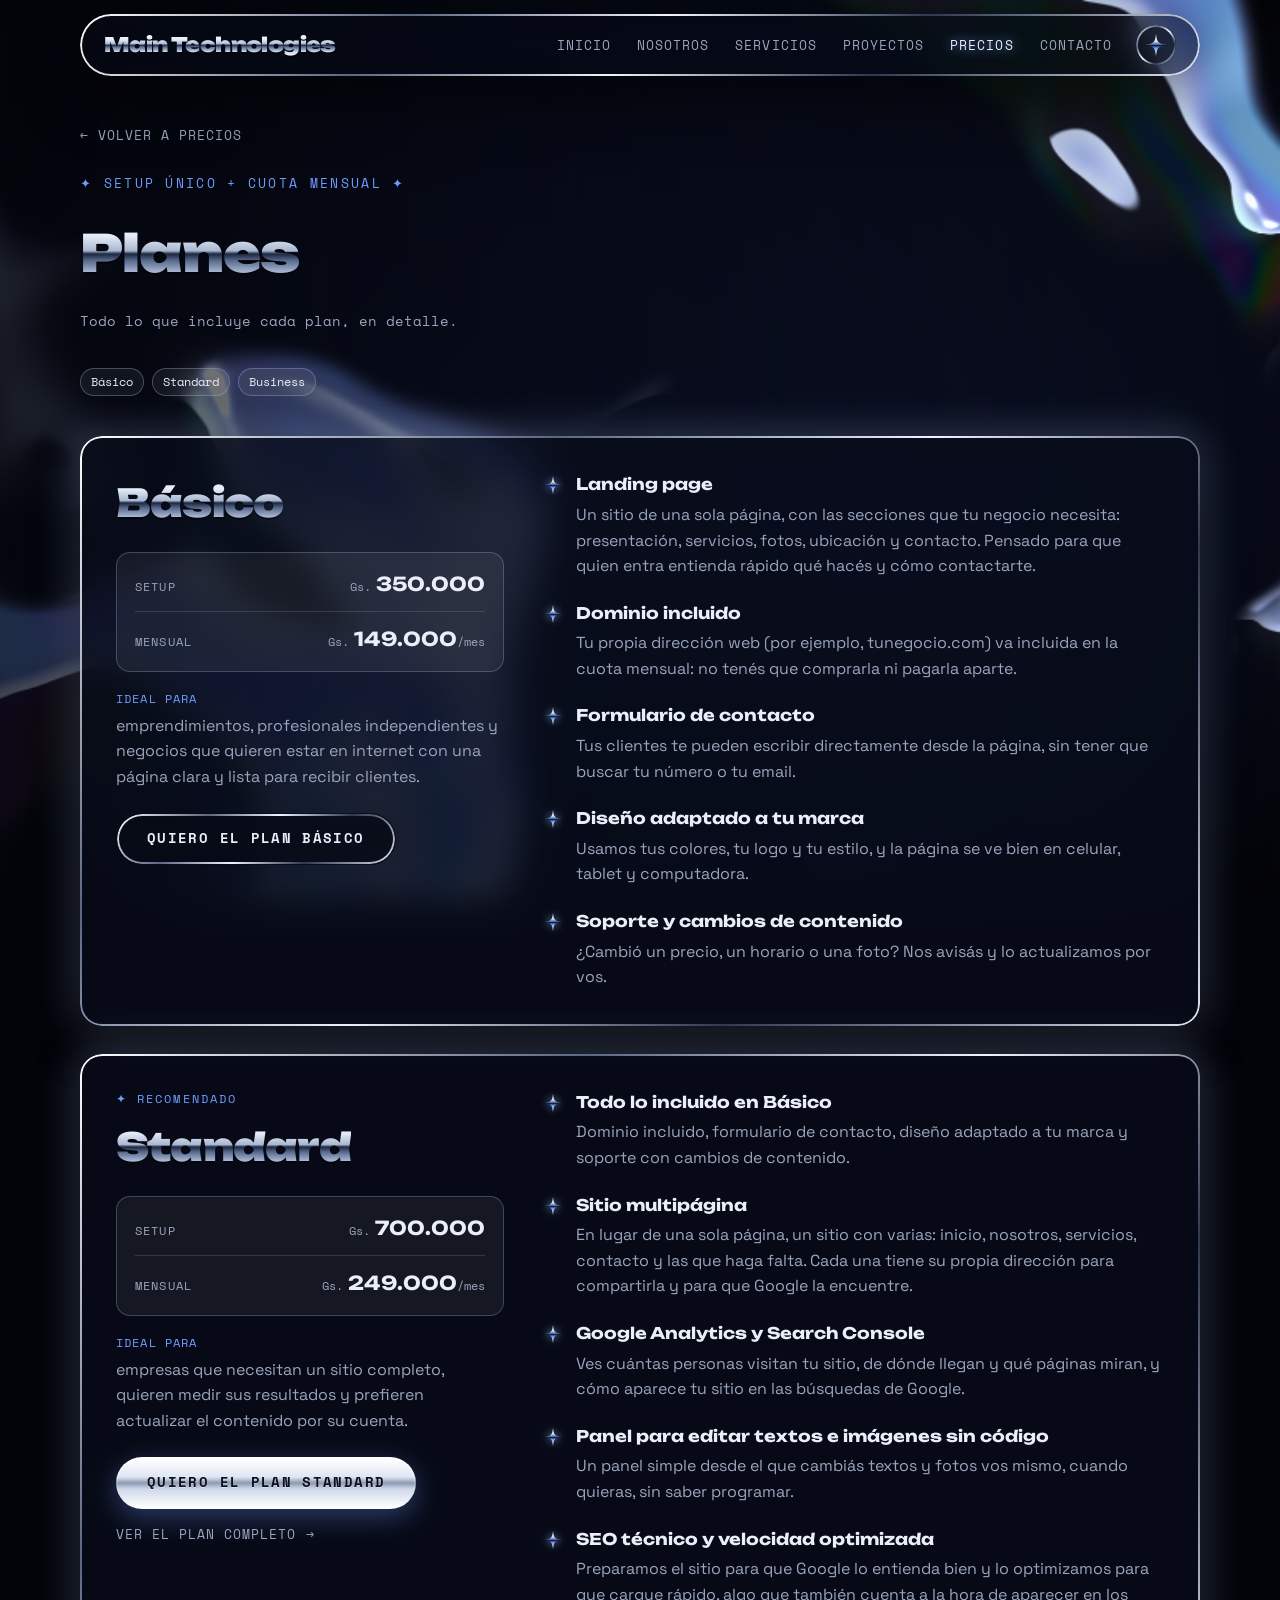
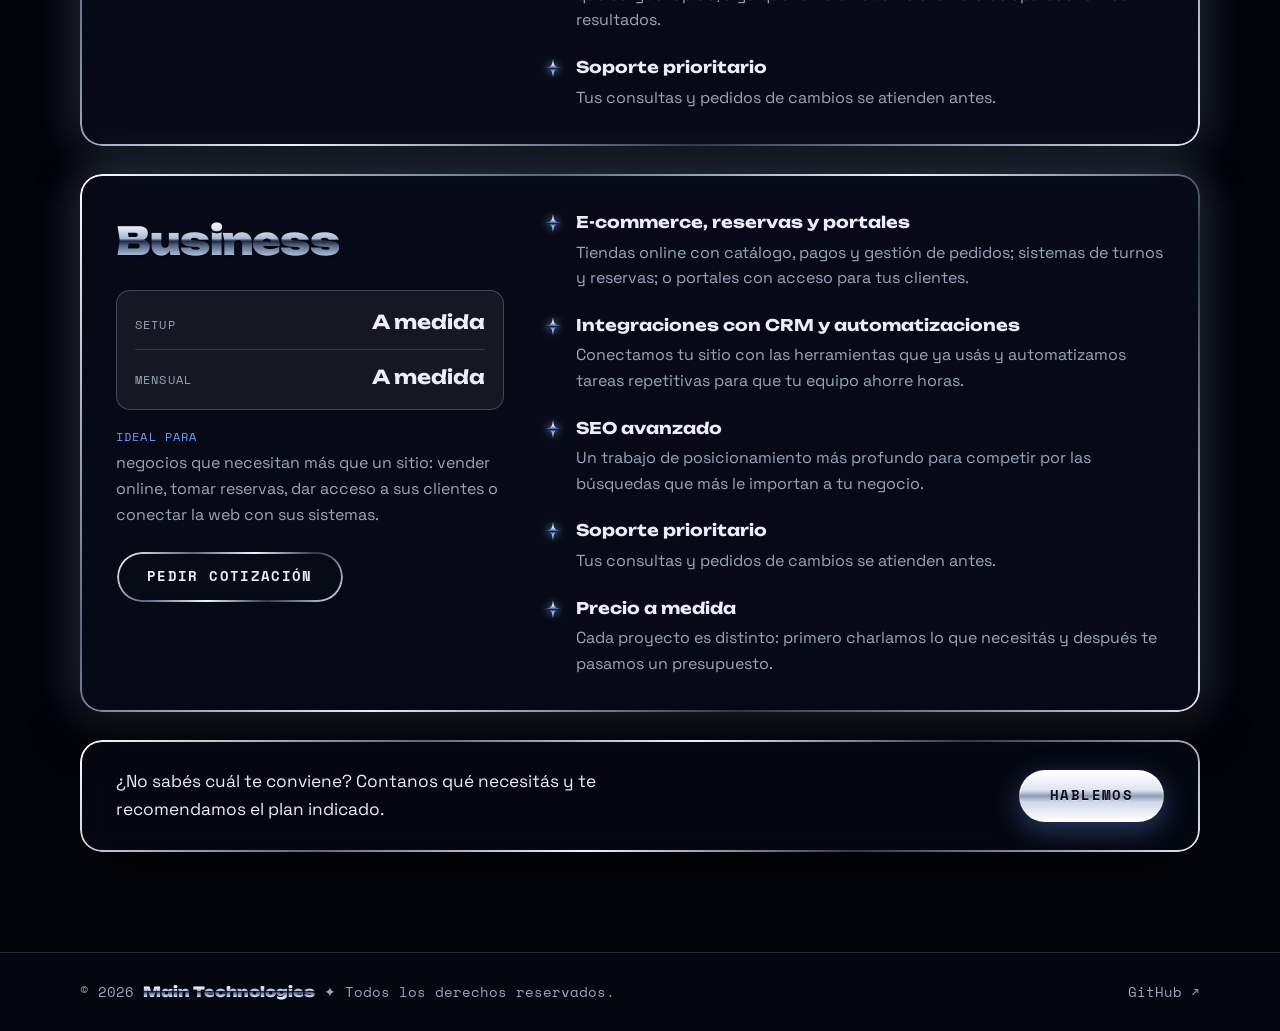
==== commit 6e5343b0: "Bring back the one-time setup fee: Básico 350.000, Standard 700.000 Co-Authored-By: Claude Opus 5 <n" ====
--- a/planes.html
+++ b/planes.html
@@ -87,7 +87,7 @@
   <main class="page-plans">
     <section class="section container">
       <a href="index.html#precios" class="back-link reveal">← Volver a precios</a>
-      <p class="eyebrow reveal">✦ suscripción mensual · sin setup ✦</p>
+      <p class="eyebrow reveal">✦ setup único + cuota mensual ✦</p>
       <h1 class="section-title chrome-text reveal">Planes</h1>
       <p class="section-sub reveal">Todo lo que incluye cada plan, en detalle.</p>
       <nav class="tags plan-jump reveal" aria-label="Ir a un plan">
@@ -98,6 +98,7 @@
         <div class="plan-detail-side">
           <h2 class="chrome-text">Básico</h2>
           <dl class="plan-price">
+            <div><dt>Setup</dt><dd><span class="price-cur">Gs.</span> 350.000</dd></div>
             <div><dt>Mensual</dt><dd><span class="price-cur">Gs.</span> 149.000<span class="price-per">/mes</span></dd></div>
           </dl>
           <p class="plan-ideal"><strong>Ideal para</strong> emprendimientos, profesionales independientes y negocios que quieren estar en internet con una página clara y lista para recibir clientes.</p>
@@ -117,6 +118,7 @@
           <p class="plan-badge">✦ Recomendado</p>
           <h2 class="chrome-text">Standard</h2>
           <dl class="plan-price">
+            <div><dt>Setup</dt><dd><span class="price-cur">Gs.</span> 700.000</dd></div>
             <div><dt>Mensual</dt><dd><span class="price-cur">Gs.</span> 249.000<span class="price-per">/mes</span></dd></div>
           </dl>
           <p class="plan-ideal"><strong>Ideal para</strong> empresas que necesitan un sitio completo, quieren medir sus resultados y prefieren actualizar el contenido por su cuenta.</p>
@@ -137,6 +139,7 @@
         <div class="plan-detail-side">
           <h2 class="chrome-text">Business</h2>
           <dl class="plan-price">
+            <div><dt>Setup</dt><dd>A medida</dd></div>
             <div><dt>Mensual</dt><dd>A medida</dd></div>
           </dl>
           <p class="plan-ideal"><strong>Ideal para</strong> negocios que necesitan más que un sitio: vender online, tomar reservas, dar acceso a sus clientes o conectar la web con sus sistemas.</p>
--- a/css/styles.css
+++ b/css/styles.css
@@ -652,6 +652,7 @@
   gap: 4px 12px;
   padding-top: 12px; padding-bottom: 12px;
 }
+.plan-price div + div { border-top: 1px solid rgba(160, 180, 220, 0.2); }
 .plan-price dt {
   font-family: var(--font-mono);
   font-size: 0.72rem;
@@ -799,6 +800,13 @@
 .plan-hero-price { font-family: var(--font-head); font-weight: 700; font-size: 1.6rem; }
 .plan-hero-price .price-cur,
 .plan-hero-price .price-per { font-size: 0.85rem; }
+.price-setup {
+  display: block;
+  font-family: var(--font-mono);
+  font-weight: 400;
+  font-size: 0.8rem;
+  color: var(--text-muted);
+}
 .feature-grid {
   display: grid;
   grid-template-columns: repeat(auto-fit, minmax(min(100%, 280px), 1fr));
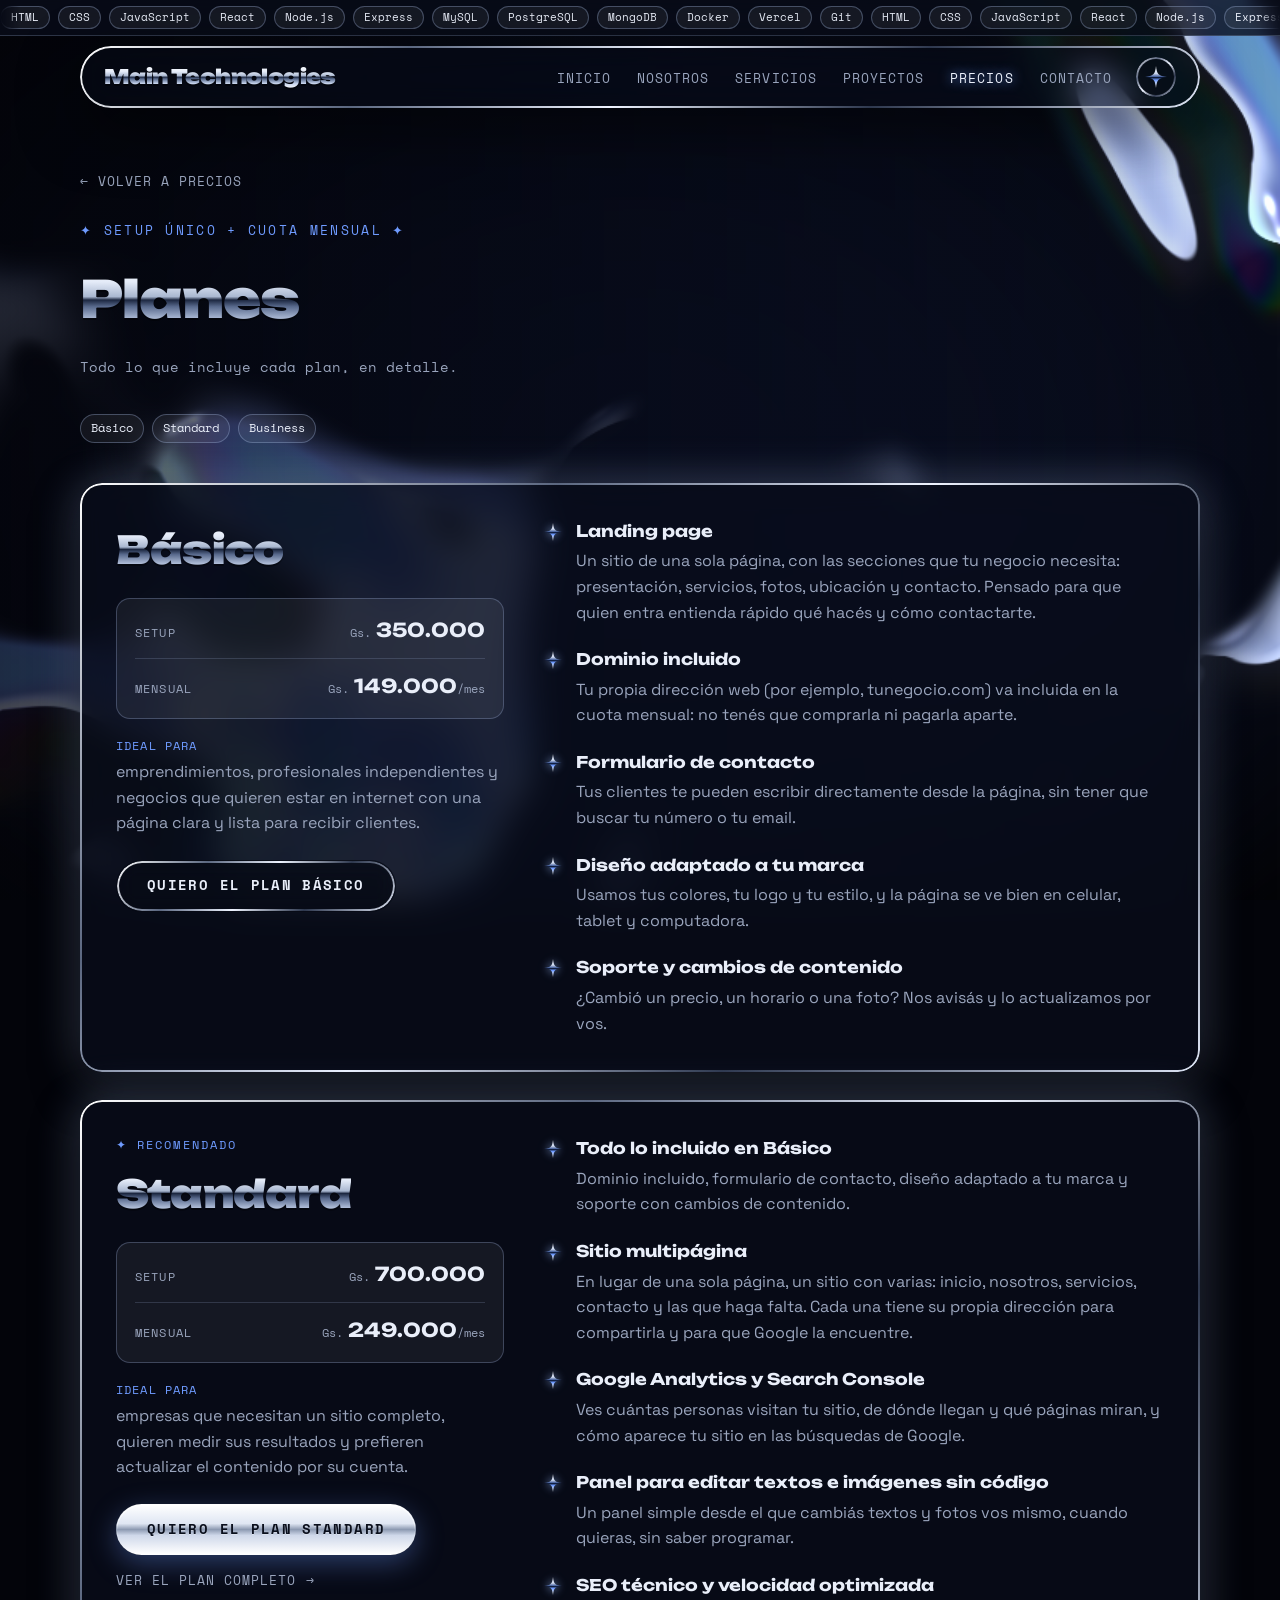
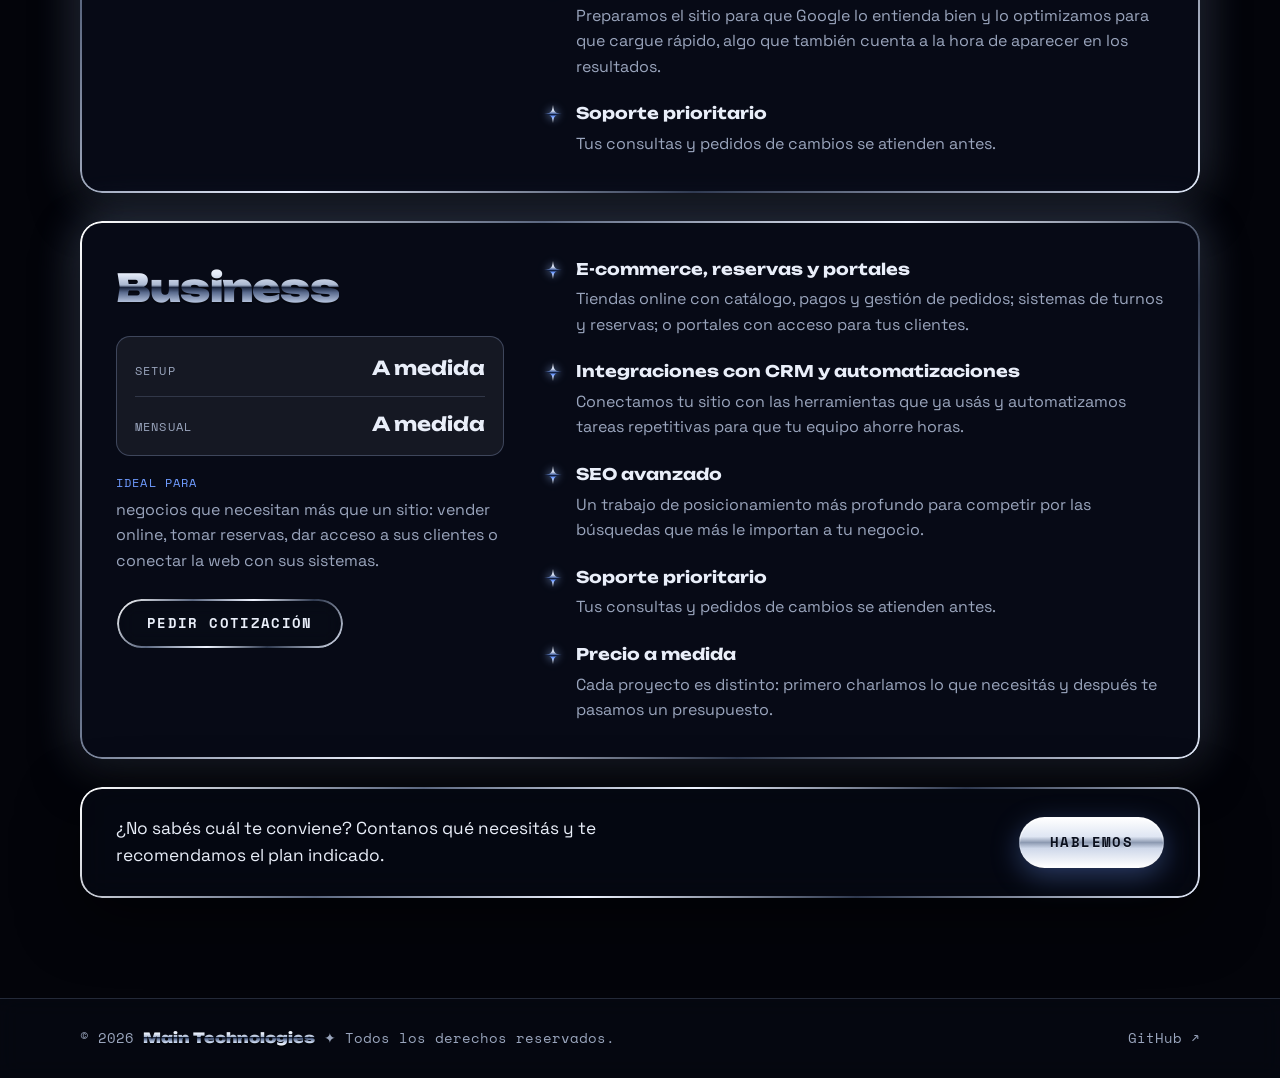
==== commit 279b5849: "Move the tech ticker into a fixed strip above the navbar Co-Authored-By: Claude Opus 5 <noreply@anth" ====
--- a/planes.html
+++ b/planes.html
@@ -65,6 +65,26 @@
   <div class="veil" aria-hidden="true"></div>
 
   <header class="site-header">
+    <!-- Cinta de tecnologías: cada copia repite la lista 4 veces para ser más ancha que
+         cualquier pantalla (si no, se vería un hueco antes del reinicio). -->
+    <div class="tech-strip">
+      <div class="carousel tech-ticker" role="region" aria-roledescription="carrusel" aria-label="Tecnologías que usamos">
+        <div class="carousel-track">
+          <div class="carousel-group tags">
+            <span>HTML</span><span>CSS</span><span>JavaScript</span><span>React</span><span>Node.js</span><span>Express</span><span>MySQL</span><span>PostgreSQL</span><span>MongoDB</span><span>Docker</span><span>Vercel</span><span>Git</span>
+            <span class="ticker-repeat" aria-hidden="true"><span>HTML</span><span>CSS</span><span>JavaScript</span><span>React</span><span>Node.js</span><span>Express</span><span>MySQL</span><span>PostgreSQL</span><span>MongoDB</span><span>Docker</span><span>Vercel</span><span>Git</span></span>
+            <span class="ticker-repeat" aria-hidden="true"><span>HTML</span><span>CSS</span><span>JavaScript</span><span>React</span><span>Node.js</span><span>Express</span><span>MySQL</span><span>PostgreSQL</span><span>MongoDB</span><span>Docker</span><span>Vercel</span><span>Git</span></span>
+            <span class="ticker-repeat" aria-hidden="true"><span>HTML</span><span>CSS</span><span>JavaScript</span><span>React</span><span>Node.js</span><span>Express</span><span>MySQL</span><span>PostgreSQL</span><span>MongoDB</span><span>Docker</span><span>Vercel</span><span>Git</span></span>
+          </div>
+          <div class="carousel-group tags" aria-hidden="true" inert>
+            <span>HTML</span><span>CSS</span><span>JavaScript</span><span>React</span><span>Node.js</span><span>Express</span><span>MySQL</span><span>PostgreSQL</span><span>MongoDB</span><span>Docker</span><span>Vercel</span><span>Git</span>
+            <span class="ticker-repeat" aria-hidden="true"><span>HTML</span><span>CSS</span><span>JavaScript</span><span>React</span><span>Node.js</span><span>Express</span><span>MySQL</span><span>PostgreSQL</span><span>MongoDB</span><span>Docker</span><span>Vercel</span><span>Git</span></span>
+            <span class="ticker-repeat" aria-hidden="true"><span>HTML</span><span>CSS</span><span>JavaScript</span><span>React</span><span>Node.js</span><span>Express</span><span>MySQL</span><span>PostgreSQL</span><span>MongoDB</span><span>Docker</span><span>Vercel</span><span>Git</span></span>
+            <span class="ticker-repeat" aria-hidden="true"><span>HTML</span><span>CSS</span><span>JavaScript</span><span>React</span><span>Node.js</span><span>Express</span><span>MySQL</span><span>PostgreSQL</span><span>MongoDB</span><span>Docker</span><span>Vercel</span><span>Git</span></span>
+          </div>
+        </div>
+      </div>
+    </div>
     <nav class="nav glass">
       <a href="index.html" class="logo chrome-text">Main Technologies</a>
       <button class="nav-toggle" id="navToggle" aria-label="Abrir menú" aria-expanded="false">
--- a/css/styles.css
+++ b/css/styles.css
@@ -155,10 +155,26 @@
 .site-header {
   position: -webkit-sticky;
   position: sticky;
-  top: 14px;
+  top: 0;
   z-index: 100;
   padding-left: 20px; padding-right: 20px;
 }
+/* Cinta de tecnologías pegada arriba de todo, de borde a borde, encima del navbar.
+   El fondo va en .tech-strip y no en la cinta: la cinta difumina sus bordes con una
+   máscara, que también se llevaría el fondo. Opaco como el navbar en mobile, para que
+   el texto que pasa por detrás no se lea a través. */
+.tech-strip {
+  margin: 0 -20px 10px;
+  background: var(--card-bg);
+  backdrop-filter: blur(10px);
+  -webkit-backdrop-filter: blur(10px);
+  border-bottom: 1px solid rgba(160, 180, 220, 0.25);
+}
+.carousel.tech-ticker { margin: 0; padding: 6px 0; }
+.tech-ticker .carousel-track { animation-duration: 145s; }
+.tech-ticker .tags span { font-size: 0.68rem; padding: 2px 10px; }
+/* Las repeticiones son solo relleno visual: sus pastillas van en la misma fila. */
+.tech-ticker .tags .ticker-repeat { display: contents; }
 
 .nav {
   max-width: 1120px;
@@ -440,6 +456,8 @@
 
 /* Sections */
 .section { padding-top: 100px; padding-bottom: 100px; }
+/* Al saltar desde el menú, el título no queda debajo del header (cinta + navbar). */
+.section { scroll-margin-top: calc(var(--hdr, 90px) - 50px); }
 
 .section-title {
   font-family: var(--font-head);
@@ -519,7 +537,7 @@
 .services-sticky {
   position: -webkit-sticky;
   position: sticky;
-  /* El header es sticky a 14px del borde, así que su base queda a --hdr + 14. */
+  /* --hdr es el alto del header (cinta + navbar); 14px de aire debajo. */
   top: calc(var(--hdr, 90px) + 14px);
   height: calc(100vh - var(--hdr, 90px) - 28px);
   height: calc(100svh - var(--hdr, 90px) - 28px);
@@ -567,21 +585,13 @@
 .skill-card h3 { font-family: var(--font-head); font-weight: 700; font-size: 1.05rem; margin-bottom: 6px; }
 .skill-card p { color: var(--text-muted); }
 
-.stack-label {
-  margin-top: 40px;
-  margin-bottom: 14px;
-  font-family: var(--font-mono);
-  font-size: 0.8rem;
-  text-transform: uppercase;
-  letter-spacing: 0.1em;
-  color: var(--text-muted);
-}
-
-.projects-grid {
-  display: grid;
-  grid-template-columns: repeat(auto-fill, minmax(min(100%, 260px), 1fr));
-  gap: 24px;
-}
+/* Proyectos: misma cinta continua que Tecnologías, con tarjetas. Cada copia tiene que
+   ser más ancha que la cinta visible (3 × 404px > 1160px), si no se ve un hueco antes
+   del reinicio. */
+.carousel-projects { padding-top: 12px; padding-bottom: 12px; }
+.carousel-projects .carousel-track { animation: carousel-scroll 45s linear infinite; }
+.carousel-projects .carousel-group { gap: 24px; padding-right: 24px; }
+.carousel-projects .project-card { flex: none; width: min(380px, 80vw); }
 .project-card {
   display: block;
   overflow: hidden;
@@ -1005,6 +1015,12 @@
   html { scroll-behavior: auto; }
   .js .reveal { opacity: 1; transform: none; transition: none; }
   .shine, .cd-frames, .spark, .marquee-track, .carousel-track, .panel-demo-caret { animation: none; }
+  /* Sin movimiento, Proyectos vuelve a ser una rejilla quieta con una sola copia. */
+  .carousel-projects { -webkit-mask-image: none; mask-image: none; }
+  .carousel-projects .carousel-track { width: auto; animation: none; }
+  .carousel-projects .carousel-group { flex-wrap: wrap; padding-right: 0; }
+  .carousel-projects .carousel-group[aria-hidden] { display: none; }
+  .carousel-projects .project-card { flex: 1 1 260px; width: auto; }
 }
 
 /* Sin movimiento: el hero y Servicios vuelven a ser secciones normales, sin escenario
@@ -1034,7 +1050,8 @@
 }
 
 @media (max-width: 720px) {
-  .site-header { top: 10px; padding-left: 12px; padding-right: 12px; }
+  .site-header { padding-left: 12px; padding-right: 12px; }
+  .tech-strip { margin-left: -12px; margin-right: -12px; }
   .nav { padding-left: 18px; padding-right: 18px; }
   .logo { font-size: 0.95rem; line-height: 1.05; }
   .nav-toggle { display: flex; }
@@ -1078,14 +1095,12 @@
   .nav-toggle.open span:nth-child(2) { opacity: 0; }
   .nav-toggle.open span:nth-child(3) { transform: translateY(-7px) rotate(-45deg); }
   .section { padding-top: 70px; padding-bottom: 70px; }
-  /* Al saltar desde el menú, el título no queda debajo del navbar flotante. */
-  .section { scroll-margin-top: 24px; }
   /* Servicios en mobile: tarjetas estáticas, sin escenario de scroll ni aparición. */
   .services-stage { height: auto; }
   .services-sticky { position: static; height: auto; }
   .services-viewport { overflow: visible; }
   .js .service-slot.reveal { opacity: 1; transform: none; transition: none; }
-  /* El header flota a 10px del borde, así que su base queda en --hdr + 10: el hero
+  /* La base del header queda en --hdr: el hero
      arranca debajo de eso. Si no entra en la pantalla fija, se alinea arriba en vez
      de centrarse y quedar tapado por el navbar. */
   .hero-sticky { padding-top: calc(var(--hdr, 90px) + 22px); align-items: safe center; }
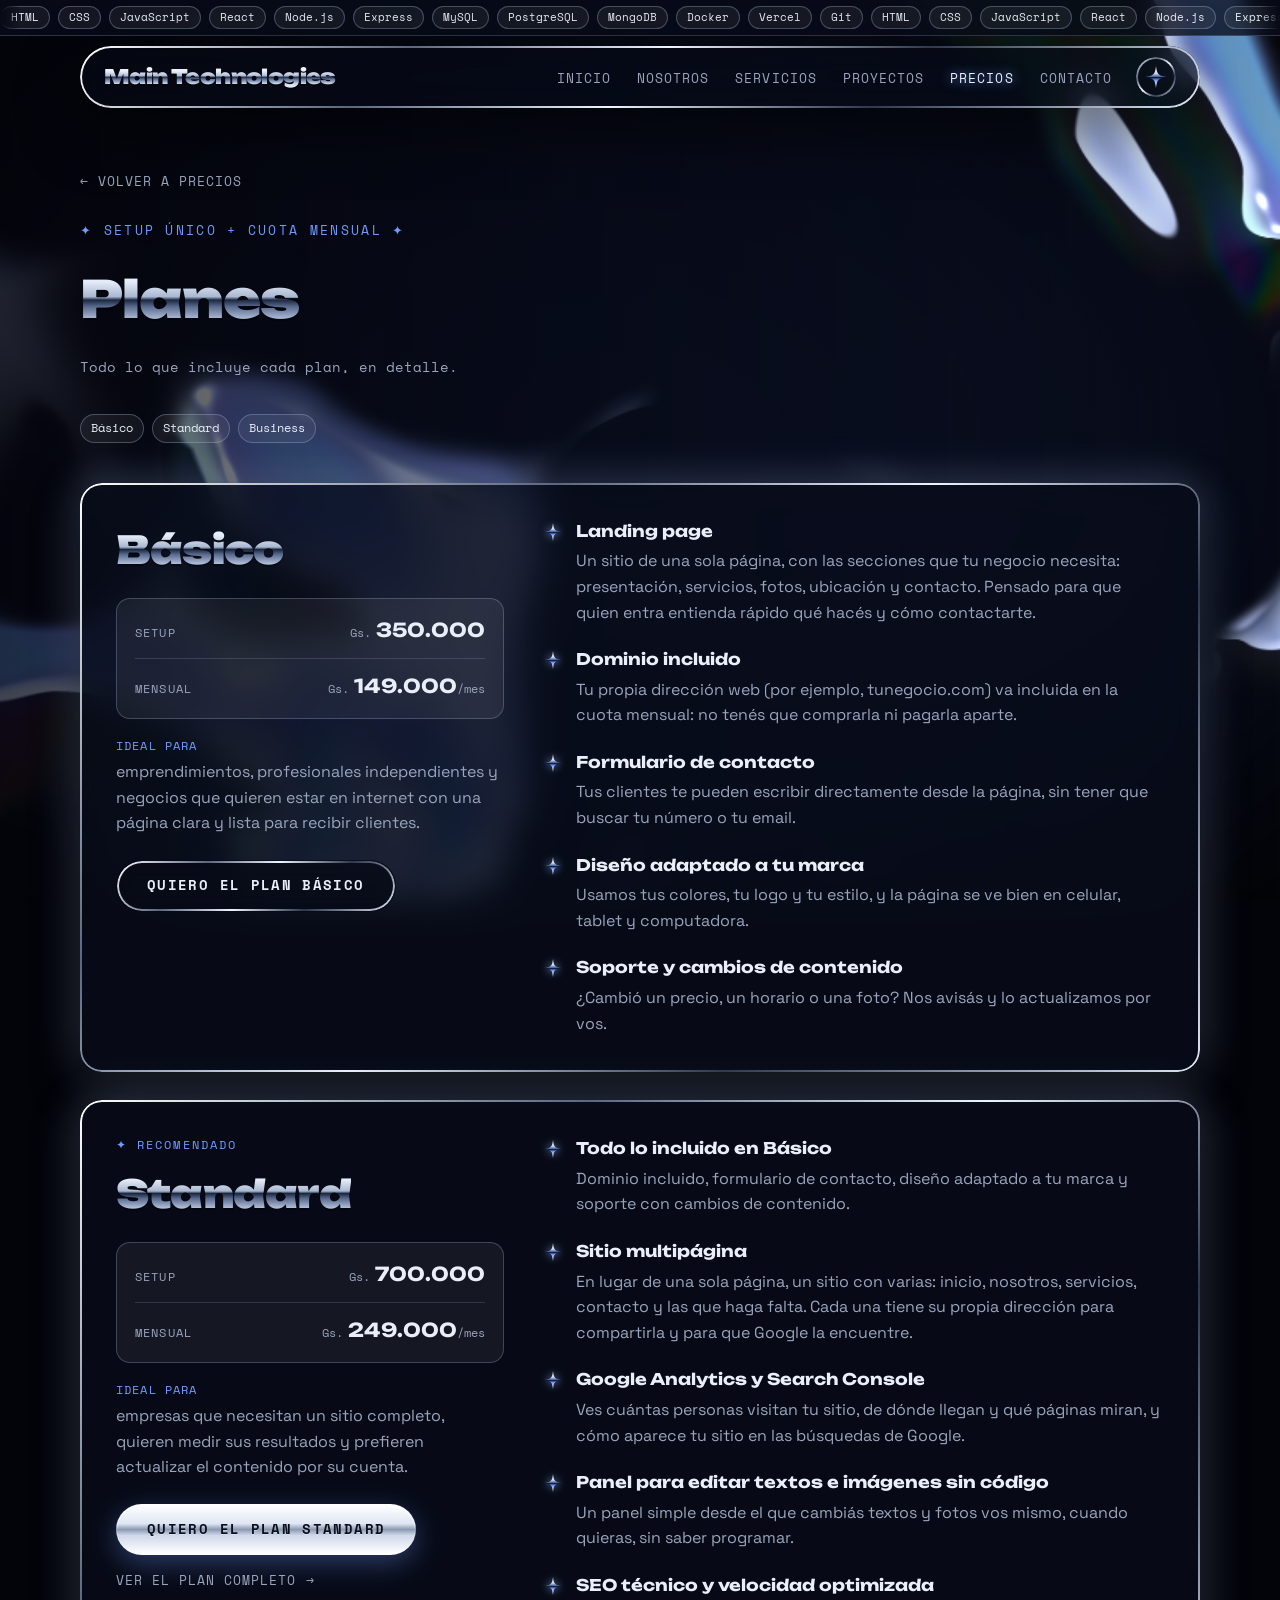
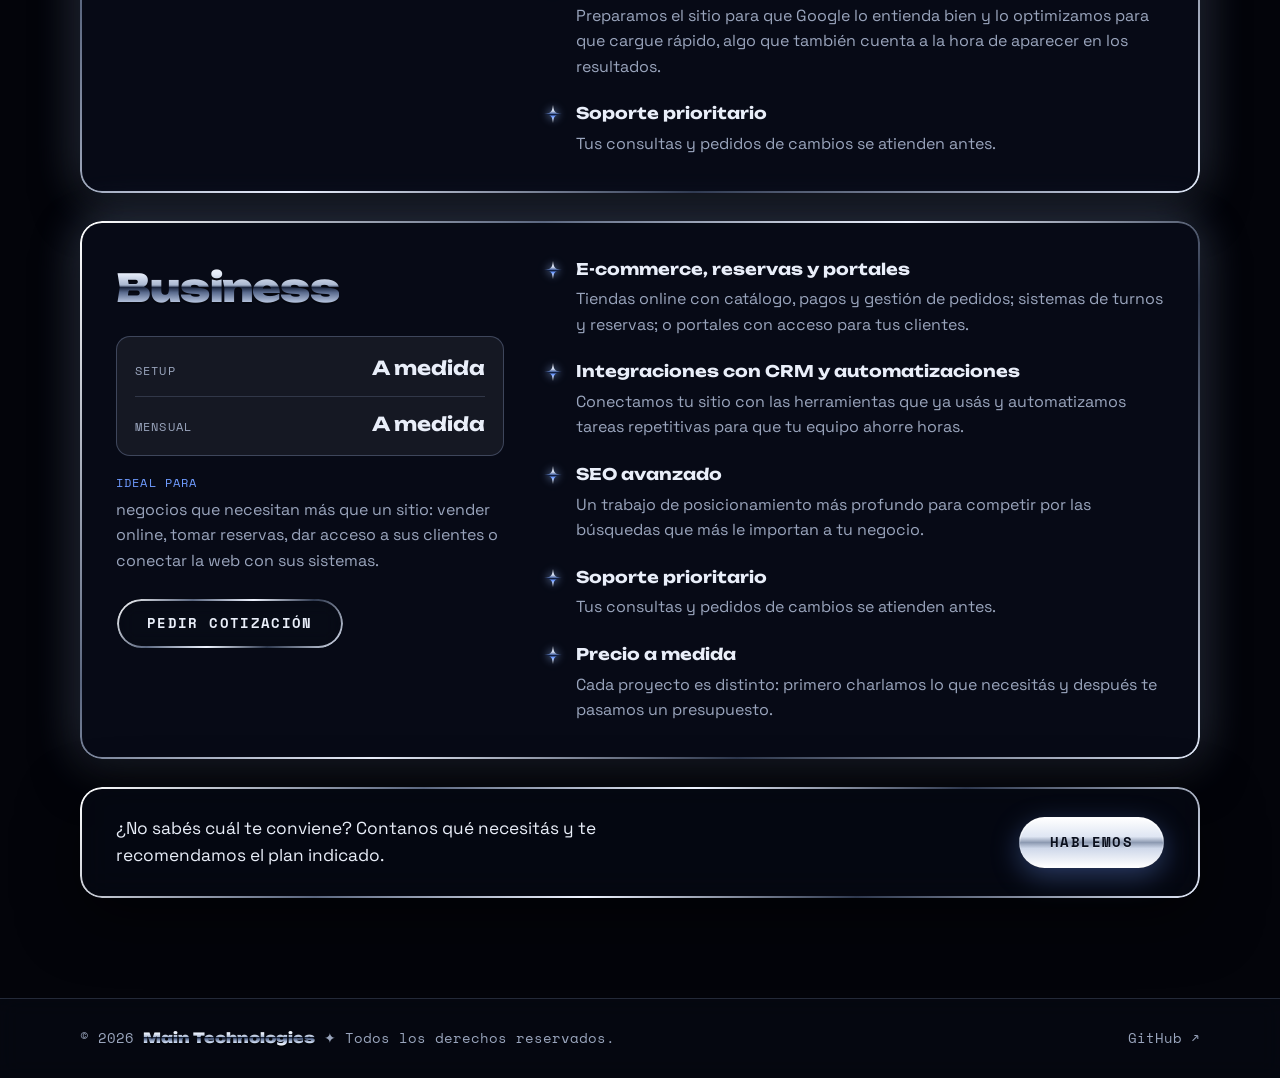
==== commit 0c2c3d20: "Código de verificación de Google AdSense y ads.txt Co-Authored-By: Claude Opus 5.5 <noreply@anthropi" ====
--- a/planes.html
+++ b/planes.html
@@ -42,6 +42,7 @@
       }, 3000);
     })();
   </script>
+  <script async src="https://pagead2.googlesyndication.com/pagead/js/adsbygoogle.js?client=ca-pub-2510997208902562" crossorigin="anonymous"></script>
 </head>
 <body>
   <svg class="sprite" aria-hidden="true" focusable="false">
--- a/css/styles.css
+++ b/css/styles.css
@@ -822,6 +822,37 @@
   grid-template-columns: repeat(auto-fit, minmax(min(100%, 280px), 1fr));
   gap: 24px;
 }
+/* Ejemplo real del plan: captura del sitio en un marco de navegador, como la demo del panel. */
+.example-card {
+  display: grid;
+  grid-template-columns: minmax(0, 1.5fr) minmax(0, 1fr);
+  gap: 36px;
+  align-items: center;
+  padding: 22px 36px 22px 22px;
+  background: var(--card-bg);
+  box-shadow: var(--card-glow), inset 0 1px 0 var(--glass-hi);
+  transition: transform 0.3s, box-shadow 0.3s;
+}
+.example-card:hover { transform: translateY(-6px); box-shadow: var(--card-glow), 0 0 30px rgba(111, 155, 255, 0.3), inset 0 1px 0 var(--glass-hi); }
+.example-shot {
+  padding: 12px;
+  border-radius: 16px;
+  border: 1px solid rgba(160, 180, 220, 0.25);
+  background: var(--glass-hi);
+}
+.example-shot img { display: block; width: 100%; height: auto; border-radius: 10px; }
+.example-body h3 { font-family: var(--font-head); font-weight: 700; font-size: 1.4rem; margin-bottom: 8px; }
+.example-body p { color: var(--text-muted); margin-bottom: 14px; }
+.example-link {
+  display: inline-block;
+  margin-top: 18px;
+  font-family: var(--font-mono);
+  font-size: 0.8rem;
+  text-transform: uppercase;
+  letter-spacing: 0.08em;
+  color: var(--accent);
+}
+.example-card:hover .example-link { text-shadow: 0 0 12px var(--accent); }
 .plan-split {
   display: grid;
   grid-template-columns: minmax(0, 1fr) minmax(0, 1.1fr);
@@ -1046,14 +1077,14 @@
   .hero-visual { max-width: min(300px, 30svh); }
   .about-grid { padding: 26px; }
   .plan-split { grid-template-columns: minmax(0, 1fr); gap: 28px; }
+  .example-card { grid-template-columns: minmax(0, 1fr); gap: 22px; padding: 16px 16px 26px; }
+  .example-body { padding: 0 8px; }
   .veil { background: var(--veil-strong); }
 }
 
-@media (max-width: 720px) {
-  .site-header { padding-left: 12px; padding-right: 12px; }
-  .tech-strip { margin-left: -12px; margin-right: -12px; }
-  .nav { padding-left: 18px; padding-right: 18px; }
-  .logo { font-size: 0.95rem; line-height: 1.05; }
+/* Menú hamburguesa hasta 980px: más angosto, el logo se parte en dos líneas y los
+   links no entran (entre ~721 y ~860px el botón de tema quedaba afuera del navbar). */
+@media (max-width: 980px) {
   .nav-toggle { display: flex; }
   .nav-links {
     position: absolute;
@@ -1094,6 +1125,15 @@
   .nav-toggle.open span:nth-child(1) { transform: translateY(7px) rotate(45deg); }
   .nav-toggle.open span:nth-child(2) { opacity: 0; }
   .nav-toggle.open span:nth-child(3) { transform: translateY(-7px) rotate(-45deg); }
+  /* Más opaco que el vidrio general: el texto que pasa por detrás no se lee a través. */
+  .nav { background: var(--card-bg); }
+}
+
+@media (max-width: 720px) {
+  .site-header { padding-left: 12px; padding-right: 12px; }
+  .tech-strip { margin-left: -12px; margin-right: -12px; }
+  .nav { padding-left: 18px; padding-right: 18px; }
+  .logo { font-size: 0.95rem; line-height: 1.05; }
   .section { padding-top: 70px; padding-bottom: 70px; }
   /* Servicios en mobile: tarjetas estáticas, sin escenario de scroll ni aparición. */
   .services-stage { height: auto; }
@@ -1113,8 +1153,6 @@
   /* Atado al ancho (vw) y no a rem: si el celular tiene la letra agrandada, la palabra
      más larga ("Construimos") igual entra en la pantalla. */
   .hero h1 { font-size: min(8.6vw, 2.3rem); }
-  /* Más opaco que el vidrio general: el texto que pasa por detrás no se lee a través. */
-  .nav { background: var(--card-bg); }
   .contact-form { padding: 22px; }
   .plan-card { padding: 24px; }
   /* Apiladas no hay nada que alinear: sin el hueco de la etiqueta. */
@@ -1127,3 +1165,27 @@
   .panel-demo-price { text-align: right; }
   .panel-demo-price s { display: block; }
 }
+
+/* Inicio apilado (hasta 860px): el CD ocupa el alto que deja libre el texto (hasta
+   300px) en vez de un tamaño fijo. Con un tamaño fijo, en pantallas bajas el CD caía
+   debajo del borde y la pantalla fija del hero lo recortaba: se veía un espacio vacío.
+   Solo con escenario (sin "reducir movimiento") y con aspect-ratio, que es lo que
+   mantiene la caja cuadrada al fijarle el alto. */
+@media (max-width: 860px) and (prefers-reduced-motion: no-preference) {
+  @supports (aspect-ratio: 1) {
+    .hero-sticky { align-items: stretch; padding-bottom: 20px; }
+    .hero { height: 100%; grid-template-rows: auto minmax(0, 1fr); }
+    .hero-visual { height: min(100%, 300px); width: auto; max-width: 100%; align-self: center; }
+  }
+}
+
+/* Celular: el inicio más compacto (cinta más baja, menos aire y bajada más chica)
+   para que al CD le quede lugar debajo del texto. */
+@media (max-width: 720px) {
+  .tech-strip { margin-bottom: 6px; }
+  .carousel.tech-ticker { padding-top: 4px; padding-bottom: 4px; }
+  .tech-ticker .tags span { font-size: 0.62rem; padding: 1px 8px; }
+  .hero-sticky { padding-top: calc(var(--hdr, 90px) + 12px); }
+  .eyebrow { margin-bottom: 10px; }
+  .hero-sub { font-size: 0.95rem; line-height: 1.5; margin-bottom: 18px; }
+}
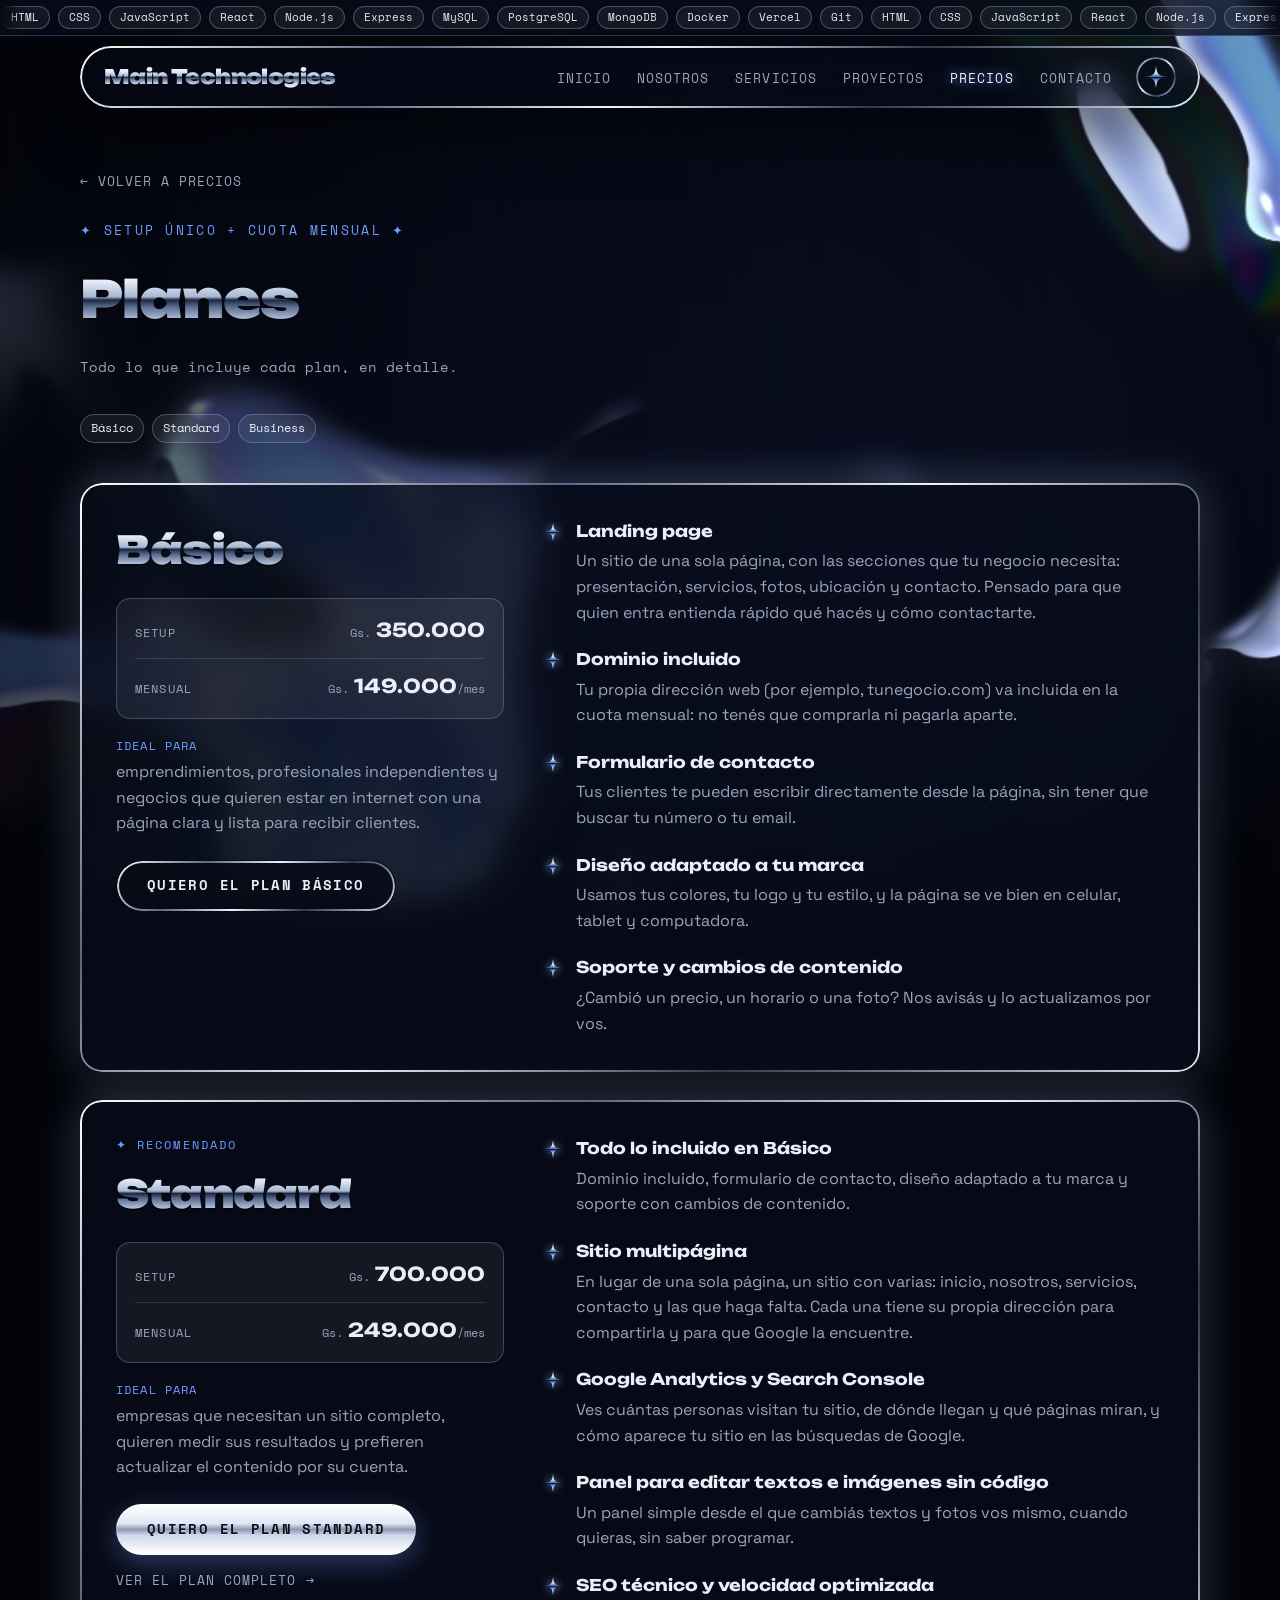
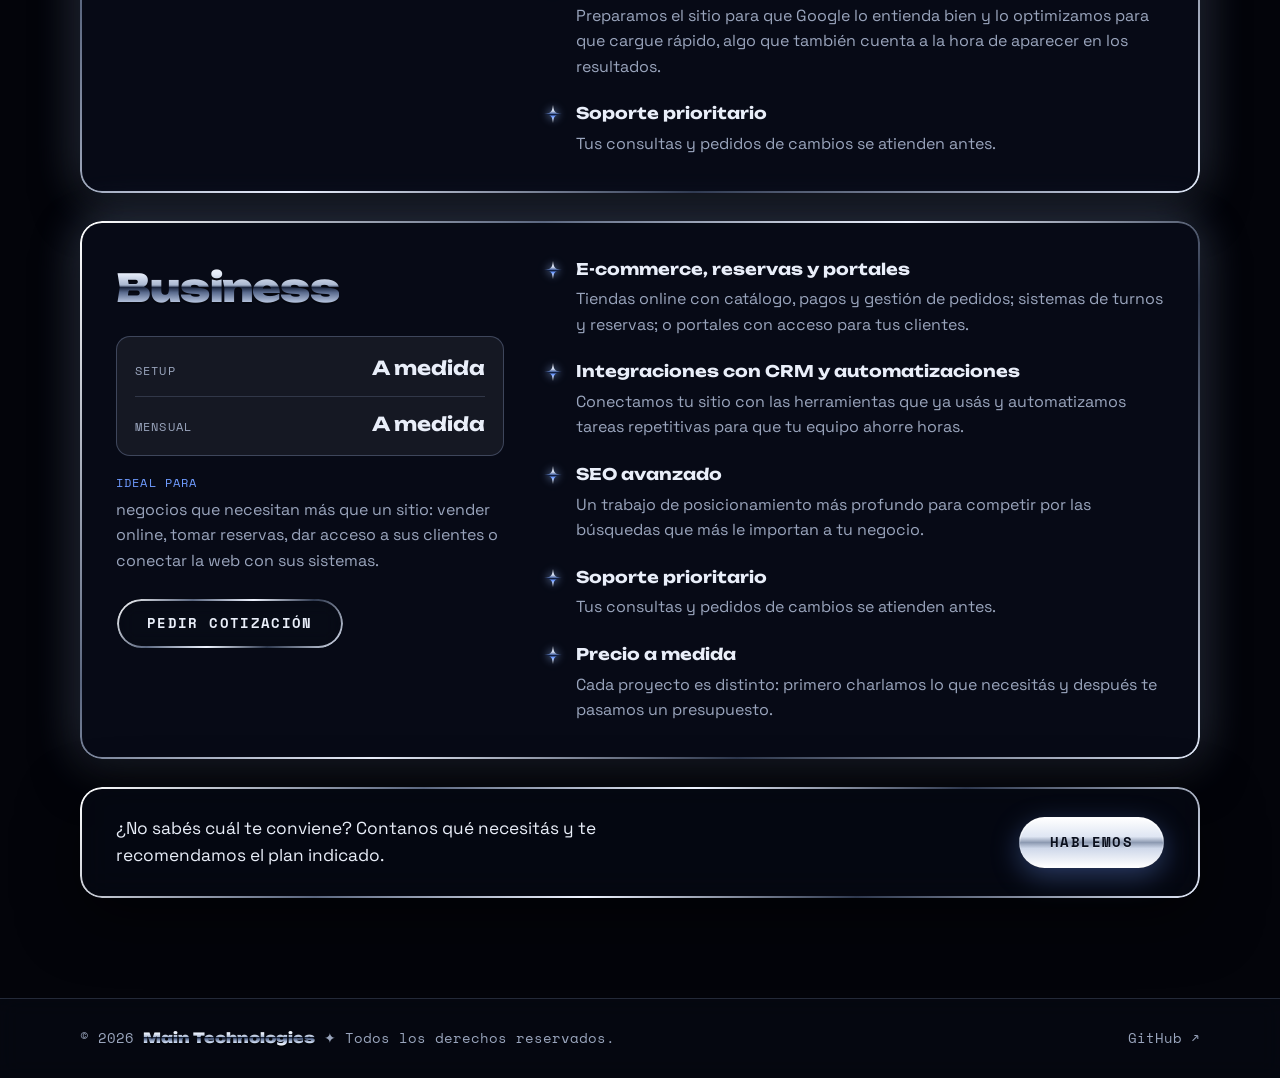
==== commit ad0758f5: "Revert "Código de verificación de Google AdSense y ads.txt" This reverts commit 0c2c3d20befbffe5282f" ====
--- a/planes.html
+++ b/planes.html
@@ -42,7 +42,6 @@
       }, 3000);
     })();
   </script>
-  <script async src="https://pagead2.googlesyndication.com/pagead/js/adsbygoogle.js?client=ca-pub-2510997208902562" crossorigin="anonymous"></script>
 </head>
 <body>
   <svg class="sprite" aria-hidden="true" focusable="false">
